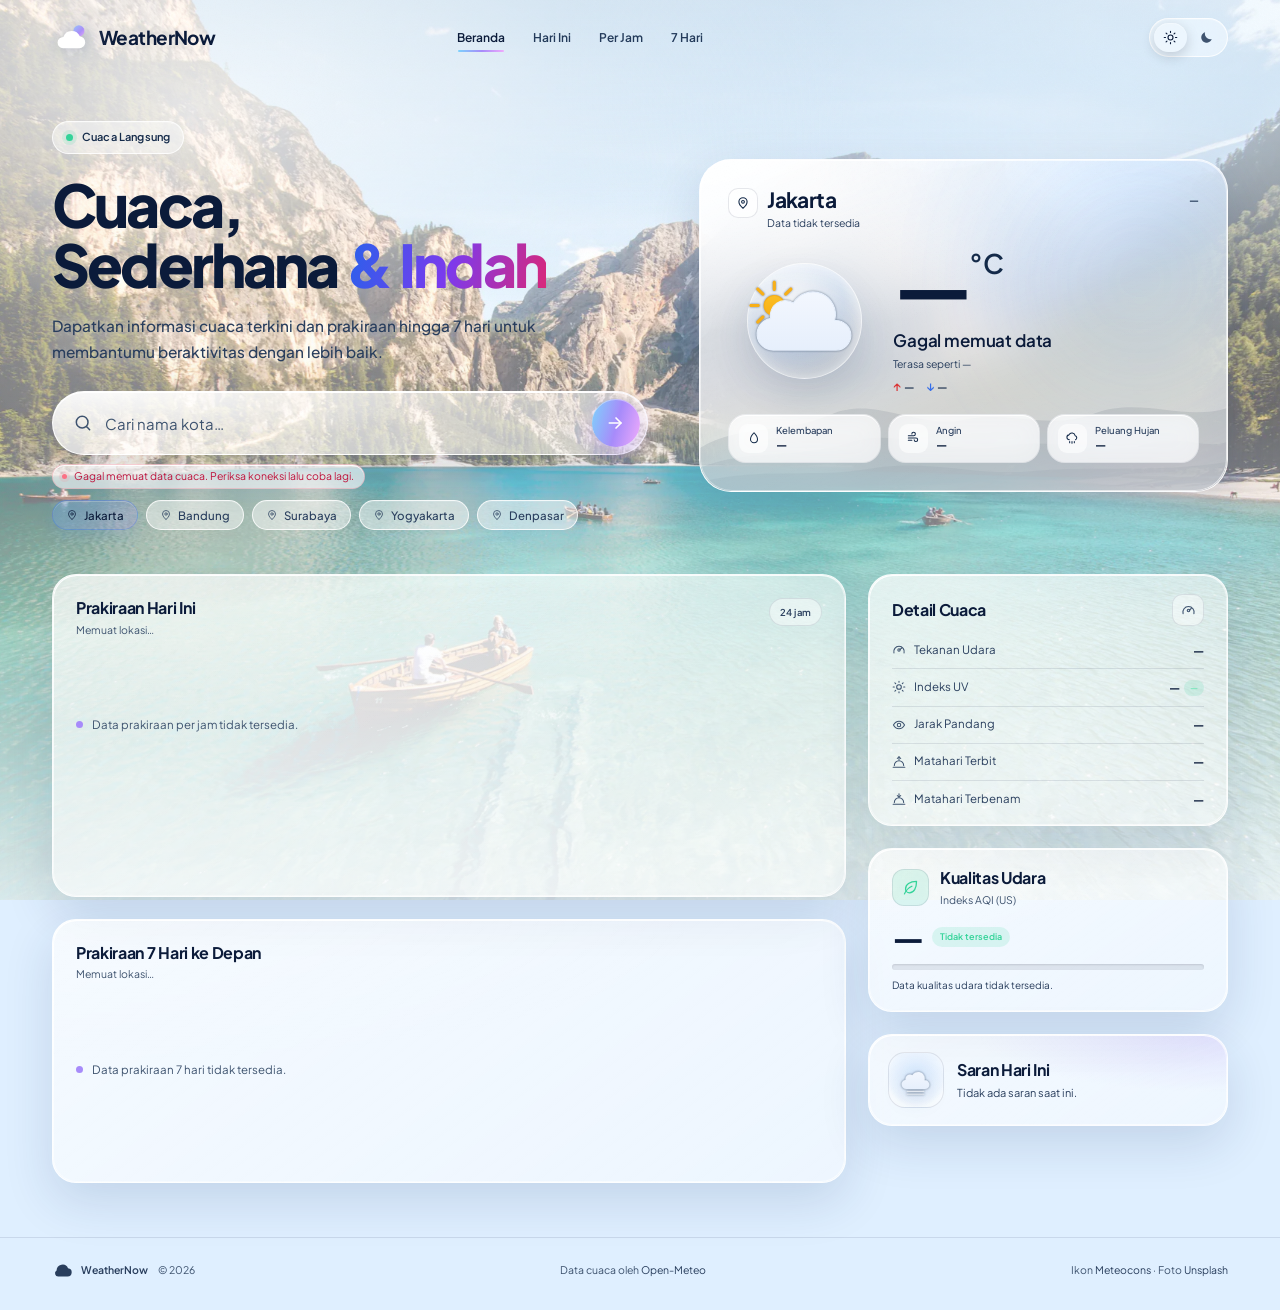
==== index.html @ 87e17e4d "Initial commit: WeatherNow weather dashboard" ====
<!DOCTYPE html>
<html lang="id" data-theme="dark">
<head>
  <meta charset="UTF-8">
  <meta name="viewport" content="width=device-width, initial-scale=1.0">
  <title>WeatherNow — Cuaca, Sederhana &amp; Indah</title>
  <meta name="description" content="Pantau cuaca terkini, prakiraan per jam, dan prakiraan 7 hari untuk kota mana pun bersama WeatherNow.">
  <meta name="theme-color" content="#071226" id="theme-color">
  <link rel="icon" type="image/svg+xml" href="assets/icons/partly-cloudy-day.svg">
  <link rel="preconnect" href="https://fonts.googleapis.com">
  <link rel="preconnect" href="https://fonts.gstatic.com" crossorigin>
  <link href="https://fonts.googleapis.com/css2?family=Plus+Jakarta+Sans:wght@400;500;600;700;800&display=swap" rel="stylesheet">
  <link rel="stylesheet" href="style.css">
  <script>
    (function () {
      try {
        var params = new URLSearchParams(window.location.search);
        var forced = params.get('theme');
        var saved = localStorage.getItem('weathernow:theme');
        var system = window.matchMedia('(prefers-color-scheme: light)').matches ? 'light' : 'dark';
        var theme = (forced === 'light' || forced === 'dark') ? forced : (saved === 'light' || saved === 'dark' ? saved : system);
        document.documentElement.dataset.theme = theme;
        var meta = document.getElementById('theme-color');
        if (meta) meta.setAttribute('content', theme === 'light' ? '#dfefff' : '#071226');
      } catch (error) {
        document.documentElement.dataset.theme = 'dark';
      }
    })();
  </script>
</head>
<body>
  <div class="ambient" aria-hidden="true">
    <div class="ambient__photo ambient__photo--night"></div>
    <div class="ambient__photo ambient__photo--day"></div>
    <div class="ambient__aurora ambient__aurora--a"></div>
    <div class="ambient__aurora ambient__aurora--b"></div>
    <div class="ambient__scrim"></div>
    <div class="ambient__noise"></div>
  </div>

  <div class="loading-bar" aria-hidden="true"></div>

  <header class="site-header" id="top">
    <div class="container header__inner">
      <a class="brand" href="#top" aria-label="WeatherNow — kembali ke atas">
        <span class="brand__mark" aria-hidden="true">
          <svg viewBox="0 0 48 48" fill="none">
            <defs>
              <linearGradient id="brand-sun" x1="26" y1="8" x2="42" y2="24" gradientUnits="userSpaceOnUse">
                <stop stop-color="#93C5FD"></stop>
                <stop offset=".55" stop-color="#A78BFA"></stop>
                <stop offset="1" stop-color="#F0ABFC"></stop>
              </linearGradient>
            </defs>
            <circle cx="34" cy="15" r="7" fill="url(#brand-sun)" opacity=".95"></circle>
            <path d="M14 37h20.4a7.6 7.6 0 0 0 .7-15.16A11.2 11.2 0 0 0 14.36 22.7 7.15 7.15 0 0 0 14 37Z" fill="currentColor"></path>
          </svg>
        </span>
        <span class="brand__name">WeatherNow</span>
      </a>

      <nav class="nav" id="primary-nav" aria-label="Navigasi utama">
        <a class="nav__link is-active" href="#top">Beranda</a>
        <a class="nav__link" href="#current">Hari Ini</a>
        <a class="nav__link" href="#hourly">Per Jam</a>
        <a class="nav__link" href="#daily">7 Hari</a>
      </nav>

      <div class="header__actions">
        <div class="theme-switch" role="group" aria-label="Pilih tema tampilan">
          <button type="button" class="theme-switch__btn" data-theme-value="light" aria-label="Aktifkan mode terang" aria-pressed="false">
            <svg class="icon" viewBox="0 0 24 24" fill="none" stroke="currentColor" stroke-width="1.8" stroke-linecap="round" stroke-linejoin="round" aria-hidden="true">
              <circle cx="12" cy="12" r="4"></circle>
              <path d="M12 2v2M12 20v2M4.93 4.93l1.42 1.42M17.66 17.66l1.41 1.41M2 12h2M20 12h2M4.93 19.07l1.42-1.42M17.66 6.34l1.41-1.41"></path>
            </svg>
          </button>
          <button type="button" class="theme-switch__btn" data-theme-value="dark" aria-label="Aktifkan mode gelap" aria-pressed="true">
            <svg class="icon" viewBox="0 0 24 24" fill="currentColor" aria-hidden="true">
              <path d="M20.3 14.2A8.4 8.4 0 0 1 9.8 3.7 8.5 8.5 0 1 0 20.3 14.2Z"></path>
            </svg>
          </button>
        </div>
        <button type="button" class="menu-toggle" id="menu-toggle" aria-label="Buka menu" aria-expanded="false" aria-controls="primary-nav">
          <span></span>
          <span></span>
          <span></span>
        </button>
      </div>
    </div>
  </header>

  <main>
    <section class="hero container" aria-labelledby="hero-title">
      <div class="hero__content">
        <p class="live-badge"><span class="live-badge__dot" aria-hidden="true"></span> Cuaca Langsung</p>
        <h1 class="hero__title" id="hero-title">Cuaca,<br><span class="hero__title-line">Sederhana <span class="hero__title-accent">&amp; Indah</span></span></h1>
        <p class="hero__text">Dapatkan informasi cuaca terkini dan prakiraan hingga 7 hari untuk membantumu beraktivitas dengan lebih baik.</p>

        <form class="search" id="search-form" role="search" novalidate>
          <svg class="search__icon icon" viewBox="0 0 24 24" fill="none" stroke="currentColor" stroke-width="1.8" stroke-linecap="round" stroke-linejoin="round" aria-hidden="true">
            <circle cx="11" cy="11" r="7"></circle>
            <path d="m20 20-3.5-3.5"></path>
          </svg>
          <label class="sr-only" for="city-input">Cari nama kota</label>
          <input class="search__input" id="city-input" name="city" type="search" placeholder="Cari nama kota…" autocomplete="off" spellcheck="false" aria-describedby="search-status">
          <button class="search__submit" type="submit" aria-label="Cari cuaca kota">
            <svg class="icon" viewBox="0 0 24 24" fill="none" stroke="currentColor" stroke-width="2" stroke-linecap="round" stroke-linejoin="round" aria-hidden="true">
              <path d="M4 12h14"></path>
              <path d="m12 6 6 6-6 6"></path>
            </svg>
          </button>
        </form>
        <p class="search-status" id="search-status" role="status">Menyiapkan data cuaca…</p>

        <div class="chips" aria-label="Kota populer">
          <button type="button" class="chip is-active" data-city="Jakarta">
            <svg class="icon" viewBox="0 0 24 24" fill="none" stroke="currentColor" stroke-width="1.9" stroke-linecap="round" stroke-linejoin="round" aria-hidden="true"><path d="M12 21s7-5.7 7-11a7 7 0 1 0-14 0c0 5.3 7 11 7 11Z"></path><circle cx="12" cy="10" r="2.4"></circle></svg>
            Jakarta
          </button>
          <button type="button" class="chip" data-city="Bandung">
            <svg class="icon" viewBox="0 0 24 24" fill="none" stroke="currentColor" stroke-width="1.9" stroke-linecap="round" stroke-linejoin="round" aria-hidden="true"><path d="M12 21s7-5.7 7-11a7 7 0 1 0-14 0c0 5.3 7 11 7 11Z"></path><circle cx="12" cy="10" r="2.4"></circle></svg>
            Bandung
          </button>
          <button type="button" class="chip" data-city="Surabaya">
            <svg class="icon" viewBox="0 0 24 24" fill="none" stroke="currentColor" stroke-width="1.9" stroke-linecap="round" stroke-linejoin="round" aria-hidden="true"><path d="M12 21s7-5.7 7-11a7 7 0 1 0-14 0c0 5.3 7 11 7 11Z"></path><circle cx="12" cy="10" r="2.4"></circle></svg>
            Surabaya
          </button>
          <button type="button" class="chip" data-city="Yogyakarta">
            <svg class="icon" viewBox="0 0 24 24" fill="none" stroke="currentColor" stroke-width="1.9" stroke-linecap="round" stroke-linejoin="round" aria-hidden="true"><path d="M12 21s7-5.7 7-11a7 7 0 1 0-14 0c0 5.3 7 11 7 11Z"></path><circle cx="12" cy="10" r="2.4"></circle></svg>
            Yogyakarta
          </button>
          <button type="button" class="chip" data-city="Denpasar">
            <svg class="icon" viewBox="0 0 24 24" fill="none" stroke="currentColor" stroke-width="1.9" stroke-linecap="round" stroke-linejoin="round" aria-hidden="true"><path d="M12 21s7-5.7 7-11a7 7 0 1 0-14 0c0 5.3 7 11 7 11Z"></path><circle cx="12" cy="10" r="2.4"></circle></svg>
            Denpasar
          </button>
        </div>
      </div>

      <section class="current glass-card" id="current" aria-labelledby="current-city" aria-busy="true">
        <div class="current__glow" aria-hidden="true"></div>
        <div class="current__head">
          <div class="current__place">
            <span class="current__pin" aria-hidden="true">
              <svg class="icon" viewBox="0 0 24 24" fill="none" stroke="currentColor" stroke-width="1.9" stroke-linecap="round" stroke-linejoin="round"><path d="M12 21s7-5.7 7-11a7 7 0 1 0-14 0c0 5.3 7 11 7 11Z"></path><circle cx="12" cy="10" r="2.4"></circle></svg>
            </span>
            <div>
              <h2 class="current__city" id="current-city">Memuat…</h2>
              <p class="current__region" id="current-region">Menyiapkan data cuaca</p>
            </div>
          </div>
          <time class="current__date" id="current-date">—</time>
        </div>

        <div class="current__main">
          <div class="current__visual" aria-hidden="true">
            <span class="current__orb"></span>
            <img class="current__icon" id="current-icon" src="assets/icons/partly-cloudy-day.svg" alt="" width="150" height="150" fetchpriority="high">
          </div>
          <div class="current__temp-block">
            <p class="current__temp"><span id="current-temp">—</span><span class="current__unit">°C</span></p>
            <p class="current__condition" id="current-condition">Mengambil data cuaca…</p>
            <p class="current__feels">Terasa seperti <span id="current-feels">—</span></p>
            <p class="current__range">
              <span class="current__range-item"><span class="arrow arrow--up" aria-hidden="true">↑</span><span id="current-high">—</span></span>
              <span class="current__range-item"><span class="arrow arrow--down" aria-hidden="true">↓</span><span id="current-low">—</span></span>
            </p>
          </div>
        </div>

        <div class="current__stats">
          <div class="stat">
            <span class="stat__icon" aria-hidden="true">
              <svg class="icon" viewBox="0 0 24 24" fill="none" stroke="currentColor" stroke-width="1.8" stroke-linecap="round" stroke-linejoin="round"><path d="M12 3s6 6.2 6 11a6 6 0 0 1-12 0c0-4.8 6-11 6-11Z"></path></svg>
            </span>
            <span class="stat__body"><span class="stat__label">Kelembapan</span><strong class="stat__value" id="current-humidity">—</strong></span>
          </div>
          <div class="stat">
            <span class="stat__icon" aria-hidden="true">
              <svg class="icon" viewBox="0 0 24 24" fill="none" stroke="currentColor" stroke-width="1.8" stroke-linecap="round" stroke-linejoin="round"><path d="M4 8h9a3 3 0 1 0-3-3"></path><path d="M4 12h13a3 3 0 1 1-3 3"></path><path d="M4 16h6"></path></svg>
            </span>
            <span class="stat__body"><span class="stat__label">Angin</span><strong class="stat__value" id="current-wind">—</strong></span>
          </div>
          <div class="stat">
            <span class="stat__icon" aria-hidden="true">
              <svg class="icon" viewBox="0 0 24 24" fill="none" stroke="currentColor" stroke-width="1.8" stroke-linecap="round" stroke-linejoin="round"><path d="M7.5 15a4.2 4.2 0 0 1-.7-8.34A5.6 5.6 0 0 1 17.4 8.2 3.6 3.6 0 0 1 18 15"></path><path d="M8 18v2M12 18v3M16 18v2"></path></svg>
            </span>
            <span class="stat__body"><span class="stat__label">Peluang Hujan</span><strong class="stat__value" id="current-rain">—</strong></span>
          </div>
        </div>

        <svg class="current__hills" viewBox="0 0 720 180" preserveAspectRatio="none" aria-hidden="true">
          <path d="M0 128C58 98 116 112 178 88C240 64 298 106 362 94C426 82 474 108 540 86C604 66 660 96 720 80V180H0Z" fill="currentColor" opacity=".16"></path>
          <path d="M0 152C66 128 132 142 202 122C272 102 334 138 414 126C494 114 546 140 608 124C660 111 692 130 720 121V180H0Z" fill="currentColor" opacity=".11"></path>
          <path d="M0 169C92 151 154 165 234 153C314 141 376 163 456 156C536 149 614 159 720 145V180H0Z" fill="currentColor" opacity=".08"></path>
        </svg>
      </section>
    </section>

    <section class="dashboard container" aria-label="Ringkasan prakiraan cuaca">
      <div class="dashboard__main">
        <section class="panel glass-card hourly" id="hourly" aria-labelledby="hourly-title" aria-busy="true">
          <div class="panel__head">
            <div>
              <h2 class="panel__title" id="hourly-title">Prakiraan Hari Ini</h2>
              <p class="panel__sub" id="hourly-sub">Memuat lokasi…</p>
            </div>
            <span class="panel__badge">24 jam</span>
          </div>
          <p class="panel__placeholder" id="hourly-placeholder">Memuat prakiraan per jam…</p>
          <div class="hourly__scroller" id="hourly-scroller" tabindex="0" aria-label="Prakiraan cuaca per jam. Geser ke samping untuk melihat jam berikutnya.">
            <div class="hourly__track" id="hourly-track">
              <div class="hourly__items" id="hourly-items"></div>
              <svg class="hourly__chart" id="hourly-chart" viewBox="0 0 800 64" preserveAspectRatio="none" aria-hidden="true"></svg>
            </div>
          </div>
        </section>

        <section class="panel glass-card daily" id="daily" aria-labelledby="daily-title" aria-busy="true">
          <div class="panel__head">
            <div>
              <h2 class="panel__title" id="daily-title">Prakiraan 7 Hari ke Depan</h2>
              <p class="panel__sub" id="daily-sub">Memuat lokasi…</p>
            </div>
          </div>
          <p class="panel__placeholder" id="daily-placeholder">Memuat prakiraan 7 hari…</p>
          <div class="daily__scroller" id="daily-scroller" aria-label="Prakiraan cuaca tujuh hari">
            <div class="daily__grid" id="daily-grid"></div>
          </div>
        </section>
      </div>

      <aside class="dashboard__side" aria-label="Detail dan saran cuaca">
        <section class="panel glass-card details" aria-labelledby="details-title">
          <div class="panel__head panel__head--compact">
            <h2 class="panel__title" id="details-title">Detail Cuaca</h2>
            <span class="panel__badge panel__badge--icon" aria-hidden="true">
              <svg class="icon" viewBox="0 0 24 24" fill="none" stroke="currentColor" stroke-width="1.8" stroke-linecap="round" stroke-linejoin="round"><path d="M3.3 17a9 9 0 1 1 17.4 0"></path><path d="M12 14a2 2 0 1 0 0-4 2 2 0 0 0 0 4Z"></path><path d="m13.4 11.6 3.1-3.1"></path></svg>
            </span>
          </div>
          <ul class="details__list">
            <li class="details__row">
              <span class="details__label">
                <svg class="icon" viewBox="0 0 24 24" fill="none" stroke="currentColor" stroke-width="1.8" stroke-linecap="round" stroke-linejoin="round" aria-hidden="true"><path d="M3.3 17a9 9 0 1 1 17.4 0"></path><path d="M12 14a2 2 0 1 0 0-4 2 2 0 0 0 0 4Z"></path><path d="m13.4 11.6 3.1-3.1"></path></svg>
                Tekanan Udara
              </span>
              <strong class="details__value" id="detail-pressure">—</strong>
            </li>
            <li class="details__row">
              <span class="details__label">
                <svg class="icon" viewBox="0 0 24 24" fill="none" stroke="currentColor" stroke-width="1.8" stroke-linecap="round" stroke-linejoin="round" aria-hidden="true"><circle cx="12" cy="12" r="4"></circle><path d="M12 2v2M12 20v2M4.93 4.93l1.42 1.42M17.66 17.66l1.41 1.41M2 12h2M20 12h2M4.93 19.07l1.42-1.42M17.66 6.34l1.41-1.41"></path></svg>
                Indeks UV
              </span>
              <strong class="details__value"><span id="detail-uv">—</span> <span class="uv-badge" id="detail-uv-badge">—</span></strong>
            </li>
            <li class="details__row">
              <span class="details__label">
                <svg class="icon" viewBox="0 0 24 24" fill="none" stroke="currentColor" stroke-width="1.8" stroke-linecap="round" stroke-linejoin="round" aria-hidden="true"><path d="M2.5 12S6 5.5 12 5.5 21.5 12 21.5 12 18 18.5 12 18.5 2.5 12 2.5 12Z"></path><circle cx="12" cy="12" r="3"></circle></svg>
                Jarak Pandang
              </span>
              <strong class="details__value" id="detail-visibility">—</strong>
            </li>
            <li class="details__row">
              <span class="details__label">
                <svg class="icon" viewBox="0 0 24 24" fill="none" stroke="currentColor" stroke-width="1.8" stroke-linecap="round" stroke-linejoin="round" aria-hidden="true"><path d="M12 3v5"></path><path d="m9 6 3-3 3 3"></path><path d="M4 18a8 8 0 0 1 16 0"></path><path d="M2 21h20"></path></svg>
                Matahari Terbit
              </span>
              <strong class="details__value" id="detail-sunrise">—</strong>
            </li>
            <li class="details__row">
              <span class="details__label">
                <svg class="icon" viewBox="0 0 24 24" fill="none" stroke="currentColor" stroke-width="1.8" stroke-linecap="round" stroke-linejoin="round" aria-hidden="true"><path d="M12 8V3"></path><path d="m9 6 3 3 3-3"></path><path d="M4 18a8 8 0 0 1 16 0"></path><path d="M2 21h20"></path></svg>
                Matahari Terbenam
              </span>
              <strong class="details__value" id="detail-sunset">—</strong>
            </li>
          </ul>
        </section>

        <section class="panel glass-card aqi" id="aqi-card" aria-labelledby="aqi-title" aria-busy="true">
          <div class="aqi__head">
            <span class="aqi__icon" aria-hidden="true">
              <svg class="icon" viewBox="0 0 24 24" fill="none" stroke="currentColor" stroke-width="1.8" stroke-linecap="round" stroke-linejoin="round"><path d="M20.5 3.5C11 3.5 5 7.6 5 14a5.5 5.5 0 0 0 5.5 5.5c6.4 0 10-6.5 10-16Z"></path><path d="M3.5 21c2.2-5.2 5.8-8.8 10.5-10.8"></path></svg>
            </span>
            <div>
              <h2 class="panel__title" id="aqi-title">Kualitas Udara</h2>
              <p class="panel__sub">Indeks AQI (US)</p>
            </div>
          </div>
          <div class="aqi__value">
            <strong class="aqi__number" id="aqi-value">—</strong>
            <span class="aqi__label" id="aqi-label">Memuat…</span>
          </div>
          <div class="aqi__bar" aria-hidden="true"><span class="aqi__fill" id="aqi-fill"></span></div>
          <p class="aqi__note" id="aqi-note">Mengambil data kualitas udara…</p>
        </section>

        <section class="panel glass-card tip" aria-labelledby="tip-title">
          <div class="tip__visual" aria-hidden="true">
            <img id="tip-icon" src="assets/icons/umbrella.svg" alt="" width="46" height="46">
          </div>
          <div class="tip__body">
            <h2 class="panel__title" id="tip-title">Saran Hari Ini</h2>
            <p class="tip__text" id="tip-text">Menyiapkan saran untukmu…</p>
          </div>
        </section>
      </aside>
    </section>

    <noscript>
      <div class="container">
        <p class="noscript">Aktifkan JavaScript untuk melihat data cuaca terkini dari Open-Meteo.</p>
      </div>
    </noscript>
  </main>

  <footer class="site-footer">
    <div class="container footer__inner">
      <p class="footer__brand">
        <svg viewBox="0 0 24 24" fill="currentColor" aria-hidden="true"><path d="M7 19h10a4.5 4.5 0 0 0 .5-8.97A6.5 6.5 0 0 0 5 12.5 3.5 3.5 0 0 0 7 19Z"></path></svg>
        WeatherNow <span class="footer__copy">© <span id="current-year">2026</span></span>
      </p>
      <p>Data cuaca oleh <a href="https://open-meteo.com/" target="_blank" rel="noopener noreferrer">Open-Meteo</a></p>
      <p>Ikon <a href="https://meteocons.com/" target="_blank" rel="noopener noreferrer">Meteocons</a> · Foto <a href="https://unsplash.com/" target="_blank" rel="noopener noreferrer">Unsplash</a></p>
    </div>
  </footer>

  <script src="script.js" defer></script>
</body>
</html>
---- style.css ----
/* =========================================================
   WeatherNow — liquid glass weather dashboard
   ========================================================= */

*, *::before, *::after { box-sizing: border-box; }
* { margin: 0; }

:root {
  color-scheme: dark;

  --font: "Plus Jakarta Sans", system-ui, -apple-system, "Segoe UI", Roboto, Helvetica, Arial, sans-serif;

  --text: #f7faff;
  --muted: #c6d3e7;
  --muted-strong: #e2ebf9;
  --muted-dim: #a1b2ca;

  --accent-1: #7dd3fc;
  --accent-2: #a78bfa;
  --accent-3: #f0abfc;
  --accent-solid: #8b8cf8;
  --gradient: linear-gradient(105deg, var(--accent-1), var(--accent-2) 52%, var(--accent-3));

  --glass: rgba(255, 255, 255, 0.08);
  --glass-1: rgba(255, 255, 255, 0.07);
  --glass-2: rgba(255, 255, 255, 0.12);
  --glass-3: rgba(255, 255, 255, 0.16);
  --border: rgba(255, 255, 255, 0.19);
  --border-strong: rgba(255, 255, 255, 0.32);
  --border-soft: rgba(255, 255, 255, 0.10);

  --shadow-lg: 0 30px 80px rgba(2, 8, 23, 0.38);
  --shadow-md: 0 18px 50px rgba(2, 8, 23, 0.28);
  --shadow-sm: 0 10px 30px rgba(2, 8, 23, 0.20);

  --radius-xl: 32px;
  --radius-lg: 24px;
  --radius-md: 18px;
  --radius-sm: 14px;
  --blur: 24px;

  --container: 1240px;
  --header-height: 84px;
  --ease: cubic-bezier(0.22, 0.61, 0.36, 1);

  --aqi-color: #34d399;
  --aqi-tint: rgba(52, 211, 153, 0.14);
}

[data-theme="light"] {
  color-scheme: light;

  --text: #0b1b3a;
  --muted: #293e5d;
  --muted-strong: #142a49;
  --muted-dim: #3e536f;

  --glass: rgba(255, 255, 255, 0.54);
  --glass-1: rgba(255, 255, 255, 0.46);
  --glass-2: rgba(255, 255, 255, 0.66);
  --glass-3: rgba(255, 255, 255, 0.78);
  --border: rgba(255, 255, 255, 0.82);
  --border-strong: rgba(255, 255, 255, 0.98);
  --border-soft: rgba(11, 27, 58, 0.10);

  --shadow-lg: 0 30px 80px rgba(21, 51, 99, 0.18);
  --shadow-md: 0 18px 50px rgba(21, 51, 99, 0.14);
  --shadow-sm: 0 10px 30px rgba(21, 51, 99, 0.10);
}

html {
  scroll-behavior: smooth;
  scroll-padding-top: 100px;
  -webkit-text-size-adjust: 100%;
}

body {
  min-height: 100vh;
  font-family: var(--font);
  font-size: 16px;
  line-height: 1.5;
  color: var(--text);
  background: #050b18;
  overflow-x: hidden;
  -webkit-font-smoothing: antialiased;
  text-rendering: optimizeLegibility;
}

[data-theme="light"] body { background: #dfefff; }

body.is-loading { cursor: progress; }

img, svg { display: block; max-width: 100%; }
button, input { font: inherit; color: inherit; }
button {
  padding: 0;
  border: 0;
  background: none;
  cursor: pointer;
  -webkit-tap-highlight-color: transparent;
}
a { color: inherit; text-decoration: none; }
ul, ol { padding: 0; list-style: none; }
strong { font-weight: 700; }
[hidden] { display: none !important; }

::selection {
  color: #fff;
  background: rgba(167, 139, 250, 0.55);
}

:focus-visible {
  outline: 2px solid rgba(147, 197, 253, 0.9);
  outline-offset: 3px;
  border-radius: 8px;
}

/* Scrollbar */
::-webkit-scrollbar { width: 10px; }
::-webkit-scrollbar-track { background: transparent; }
::-webkit-scrollbar-thumb {
  border: 3px solid transparent;
  border-radius: 999px;
  background: rgba(255, 255, 255, 0.20);
  background-clip: content-box;
}
[data-theme="light"] ::-webkit-scrollbar-thumb {
  background: rgba(11, 27, 58, 0.20);
  background-clip: content-box;
}

.container {
  width: 100%;
  max-width: var(--container);
  margin-inline: auto;
  padding-inline: clamp(18px, 3.2vw, 32px);
}

.sr-only {
  position: absolute;
  width: 1px;
  height: 1px;
  padding: 0;
  margin: -1px;
  overflow: hidden;
  clip: rect(0, 0, 0, 0);
  white-space: nowrap;
  border: 0;
}

.icon {
  width: 18px;
  height: 18px;
  flex: none;
}

/* =========================================================
   Ambient background
   ========================================================= */

.ambient {
  position: fixed;
  inset: 0;
  z-index: 0;
  overflow: hidden;
  background: #040b19;
  pointer-events: none;
}

.ambient__photo {
  position: absolute;
  inset: -2%;
  background-position: center;
  background-size: cover;
  transition: opacity 0.75s var(--ease), transform 1.4s var(--ease);
  will-change: opacity;
}

.ambient__photo--night {
  background-image: url("assets/bg-night.webp");
  opacity: 1;
  transform: scale(1.02);
}

.ambient__photo--day {
  background-image: url("assets/bg-day.webp");
  opacity: 0;
  transform: scale(1.06);
}

[data-theme="light"] .ambient__photo--night { opacity: 0; }
[data-theme="light"] .ambient__photo--day {
  opacity: 1;
  transform: scale(1.02);
}

.ambient__scrim {
  position: absolute;
  inset: 0;
  background:
    radial-gradient(85% 65% at 12% 18%, rgba(37, 99, 235, 0.24), transparent 62%),
    radial-gradient(65% 55% at 88% 8%, rgba(168, 85, 247, 0.22), transparent 62%),
    linear-gradient(180deg, rgba(3, 9, 22, 0.58) 0%, rgba(3, 9, 22, 0.16) 32%, rgba(3, 9, 22, 0.42) 62%, rgba(3, 9, 22, 0.84) 100%);
  transition: background 0.6s var(--ease);
}

[data-theme="light"] .ambient__scrim {
  background:
    radial-gradient(80% 70% at 15% 12%, rgba(255, 255, 255, 0.78), transparent 64%),
    radial-gradient(70% 60% at 88% 8%, rgba(226, 243, 255, 0.62), transparent 64%),
    linear-gradient(180deg, rgba(255, 255, 255, 0.58) 0%, rgba(255, 255, 255, 0.20) 34%, rgba(248, 251, 255, 0.56) 70%, rgba(245, 250, 255, 0.88) 100%);
}

.ambient__aurora {
  position: absolute;
  border-radius: 50%;
  filter: blur(90px);
  opacity: 0.46;
  mix-blend-mode: screen;
  animation: drift 24s ease-in-out infinite alternate;
}

.ambient__aurora--a {
  top: -16vw;
  left: -12vw;
  width: 48vw;
  height: 48vw;
  background: radial-gradient(circle, rgba(59, 130, 246, 0.48), transparent 66%);
}

.ambient__aurora--b {
  top: 18vh;
  right: -14vw;
  width: 44vw;
  height: 44vw;
  background: radial-gradient(circle, rgba(192, 132, 252, 0.42), transparent 66%);
  animation-delay: -9s;
}

[data-theme="light"] .ambient__aurora {
  opacity: 0.22;
  mix-blend-mode: soft-light;
}

.ambient__noise {
  position: absolute;
  inset: 0;
  opacity: 0.035;
  background-image: url("data:image/svg+xml,%3Csvg xmlns='http://www.w3.org/2000/svg' width='160' height='160' viewBox='0 0 160 160'%3E%3Cfilter id='n'%3E%3CfeTurbulence type='fractalNoise' baseFrequency='0.85' numOctaves='3' stitchTiles='stitch'/%3E%3C/filter%3E%3Crect width='160' height='160' filter='url(%23n)' opacity='0.55'/%3E%3C/svg%3E");
  background-size: 160px 160px;
}

/* =========================================================
   Shared glass
   ========================================================= */

.glass-card {
  position: relative;
  isolation: isolate;
  border: 1px solid var(--border);
  border-radius: var(--radius-xl);
  background:
    radial-gradient(130% 95% at 8% 0%, rgba(255, 255, 255, 0.17), transparent 56%),
    linear-gradient(145deg, var(--glass-2), var(--glass-1));
  box-shadow: var(--shadow-md), inset 0 1px 0 rgba(255, 255, 255, 0.22);
  backdrop-filter: blur(var(--blur)) saturate(150%);
  -webkit-backdrop-filter: blur(var(--blur)) saturate(150%);
}

[data-theme="light"] .glass-card {
  box-shadow: var(--shadow-md), inset 0 1px 0 rgba(255, 255, 255, 0.72);
}

.glass-card::before {
  content: "";
  position: absolute;
  inset: 0;
  z-index: 4;
  padding: 1px;
  border-radius: inherit;
  background: linear-gradient(140deg, rgba(255, 255, 255, 0.62), rgba(255, 255, 255, 0.09) 34%, rgba(255, 255, 255, 0.04) 62%, rgba(255, 255, 255, 0.36));
  -webkit-mask: linear-gradient(#000 0 0) content-box, linear-gradient(#000 0 0);
  -webkit-mask-composite: xor;
  mask-composite: exclude;
  pointer-events: none;
}

[data-theme="light"] .glass-card::before {
  background: linear-gradient(140deg, rgba(255, 255, 255, 0.98), rgba(255, 255, 255, 0.38) 38%, rgba(255, 255, 255, 0.64));
}

.panel {
  padding: clamp(18px, 2vw, 23px);
  border-radius: var(--radius-lg);
}

.panel__head {
  display: flex;
  align-items: flex-start;
  justify-content: space-between;
  gap: 16px;
}

.panel__head--compact { align-items: center; }

.panel__title {
  font-size: 16px;
  font-weight: 700;
  letter-spacing: -0.02em;
  line-height: 1.3;
}

.panel__sub {
  margin-top: 3px;
  overflow: hidden;
  font-size: 10.5px;
  color: var(--muted-dim);
  text-overflow: ellipsis;
  white-space: nowrap;
}

.panel__badge {
  display: inline-flex;
  flex: none;
  align-items: center;
  justify-content: center;
  padding: 6px 10px;
  border: 1px solid var(--border-soft);
  border-radius: 999px;
  background: var(--glass-1);
  color: var(--muted);
  font-size: 9.5px;
  font-weight: 600;
  letter-spacing: 0.02em;
}

.panel__badge--icon {
  width: 32px;
  height: 32px;
  padding: 0;
  border-radius: 10px;
}

.panel__badge--icon .icon {
  width: 15px;
  height: 15px;
  color: var(--muted-dim);
}

.panel__placeholder {
  display: flex;
  align-items: center;
  gap: 9px;
  min-height: 150px;
  margin-top: 12px;
  font-size: 11.5px;
  color: var(--muted-dim);
}

.panel__placeholder::before {
  content: "";
  width: 7px;
  height: 7px;
  flex: none;
  border-radius: 50%;
  background: var(--accent-2);
  animation: pulse 1.8s ease-in-out infinite;
}

/* =========================================================
   Header
   ========================================================= */

.site-header {
  position: sticky;
  top: 0;
  z-index: 50;
  padding: 18px 0;
  border-bottom: 1px solid transparent;
  text-shadow: 0 2px 18px rgba(2, 8, 23, 0.24);
  transition: padding 0.35s var(--ease), background 0.35s var(--ease), border-color 0.35s var(--ease), box-shadow 0.35s var(--ease);
}

.site-header.is-scrolled {
  padding: 9px 0;
  border-bottom-color: rgba(255, 255, 255, 0.10);
  background: rgba(4, 11, 26, 0.53);
  box-shadow: 0 14px 44px rgba(2, 8, 23, 0.18);
  backdrop-filter: blur(20px) saturate(145%);
  -webkit-backdrop-filter: blur(20px) saturate(145%);
}

[data-theme="light"] .site-header {
  text-shadow: none;
}

[data-theme="light"] .site-header.is-scrolled {
  border-bottom-color: rgba(11, 27, 58, 0.08);
  background: rgba(255, 255, 255, 0.63);
  box-shadow: 0 14px 44px rgba(21, 51, 99, 0.08);
}

.header__inner {
  display: flex;
  align-items: center;
  gap: 24px;
}

.brand {
  display: inline-flex;
  flex: none;
  align-items: center;
  gap: 9px;
  color: var(--text);
  font-size: 19px;
  font-weight: 700;
  letter-spacing: -0.03em;
}

.brand__mark {
  display: grid;
  width: 38px;
  height: 38px;
  place-items: center;
  color: #fff;
  filter: drop-shadow(0 7px 20px rgba(96, 165, 250, 0.38));
}

[data-theme="light"] .brand__mark {
  color: #fff;
  filter: drop-shadow(0 5px 16px rgba(255, 255, 255, 0.78)) drop-shadow(0 2px 7px rgba(21, 51, 99, 0.32));
}

.brand__mark svg { width: 100%; height: 100%; }

.nav {
  display: flex;
  align-items: center;
  gap: 4px;
  margin-inline: auto;
}

.nav__link {
  position: relative;
  padding: 8px 12px;
  border-radius: 999px;
  color: var(--muted);
  font-size: 12px;
  font-weight: 500;
  transition: color 0.2s var(--ease), background 0.2s var(--ease);
}

.nav__link::after {
  content: "";
  position: absolute;
  right: 13px;
  bottom: 3px;
  left: 13px;
  height: 1.5px;
  border-radius: 99px;
  background: var(--gradient);
  opacity: 0;
  transform: scaleX(0.5);
  transition: opacity 0.25s var(--ease), transform 0.25s var(--ease);
}

.nav__link:hover { color: var(--text); background: rgba(255, 255, 255, 0.07); }

[data-theme="light"] .nav__link {
  color: #233a5a;
  font-weight: 600;
}

[data-theme="light"] .nav__link:hover { background: rgba(255, 255, 255, 0.42); }

.nav__link.is-active { color: var(--text); }
.nav__link.is-active::after { opacity: 1; transform: scaleX(1); }

.header__actions {
  display: flex;
  flex: none;
  align-items: center;
  gap: 9px;
  margin-left: auto;
}

.theme-switch {
  display: flex;
  gap: 3px;
  padding: 4px;
  border: 1px solid var(--border);
  border-radius: 999px;
  background: var(--glass-1);
  box-shadow: inset 0 1px 0 rgba(255, 255, 255, 0.20);
  backdrop-filter: blur(18px) saturate(150%);
  -webkit-backdrop-filter: blur(18px) saturate(150%);
}

.theme-switch__btn {
  display: grid;
  width: 33px;
  height: 29px;
  place-items: center;
  border-radius: 999px;
  color: var(--muted-dim);
  transition: color 0.2s var(--ease), background 0.2s var(--ease), box-shadow 0.2s var(--ease);
}

.theme-switch__btn .icon { width: 15px; height: 15px; }
.theme-switch__btn:hover { color: var(--text); }

html[data-theme="dark"] .theme-switch__btn[data-theme-value="dark"],
html[data-theme="light"] .theme-switch__btn[data-theme-value="light"] {
  background: rgba(255, 255, 255, 0.23);
  color: var(--text);
  box-shadow: 0 4px 13px rgba(2, 8, 23, 0.18), inset 0 1px 0 rgba(255, 255, 255, 0.34);
}

[data-theme="light"] .theme-switch__btn[data-theme-value="light"] {
  background: #fff;
  color: #0b1b3a;
  box-shadow: 0 4px 13px rgba(21, 51, 99, 0.12);
}

.menu-toggle {
  display: none;
  width: 40px;
  height: 40px;
  place-items: center;
  border: 1px solid var(--border);
  border-radius: 12px;
  background: var(--glass-1);
  backdrop-filter: blur(18px) saturate(150%);
  -webkit-backdrop-filter: blur(18px) saturate(150%);
}

.menu-toggle span {
  display: block;
  width: 17px;
  height: 1.6px;
  border-radius: 99px;
  background: currentColor;
  transition: transform 0.25s var(--ease), opacity 0.2s var(--ease);
}

.menu-toggle span + span { margin-top: 4px; }

.menu-toggle[aria-expanded="true"] span:nth-child(1) { transform: translateY(5.6px) rotate(45deg); }
.menu-toggle[aria-expanded="true"] span:nth-child(2) { opacity: 0; }
.menu-toggle[aria-expanded="true"] span:nth-child(3) { transform: translateY(-5.6px) rotate(-45deg); }

/* =========================================================
   Hero
   ========================================================= */

main {
  position: relative;
  z-index: 1;
}

.hero {
  display: grid;
  grid-template-columns: minmax(0, 1.06fr) minmax(0, 0.94fr);
  gap: clamp(28px, 4vw, 58px);
  align-items: center;
  padding-top: clamp(30px, 5vh, 58px);
  padding-bottom: clamp(26px, 4vw, 44px);
}

.hero__content {
  width: 100%;
  min-width: 0;
  max-width: 620px;
  animation: rise 0.9s var(--ease) both;
}

.live-badge {
  display: inline-flex;
  align-items: center;
  gap: 9px;
  padding: 7px 13px;
  border: 1px solid var(--border);
  border-radius: 999px;
  background: var(--glass-1);
  color: var(--muted-strong);
  font-size: 11px;
  font-weight: 600;
  letter-spacing: 0.015em;
  box-shadow: inset 0 1px 0 rgba(255, 255, 255, 0.14);
  backdrop-filter: blur(16px) saturate(150%);
  -webkit-backdrop-filter: blur(16px) saturate(150%);
}

.live-badge__dot {
  width: 7px;
  height: 7px;
  border-radius: 50%;
  background: #34d399;
  box-shadow: 0 0 0 4px rgba(52, 211, 153, 0.14);
  animation: pulse 2.4s ease-in-out infinite;
}

.hero__title {
  margin-top: 20px;
  font-size: clamp(42px, 4.6vw, 64px);
  font-weight: 800;
  letter-spacing: -0.048em;
  line-height: 1.03;
  text-shadow: 0 5px 34px rgba(2, 8, 23, 0.30);
  text-wrap: balance;
}

.hero__title-line { display: inline; }

.hero__title-accent {
  position: relative;
  color: #c4b5fd;
}

@supports ((-webkit-background-clip: text) or (background-clip: text)) {
  .hero__title-accent {
    background: var(--gradient);
    -webkit-background-clip: text;
    background-clip: text;
    color: transparent;
    -webkit-text-fill-color: transparent;
  }
}

[data-theme="light"] .hero__title {
  text-shadow: none;
}

[data-theme="light"] .hero__title-accent {
  background: linear-gradient(105deg, #2563eb, #7c3aed 52%, #db2777);
  -webkit-background-clip: text;
  background-clip: text;
  color: transparent;
  -webkit-text-fill-color: transparent;
}

.hero__text {
  max-width: 48ch;
  margin-top: 18px;
  color: var(--muted);
  font-size: clamp(13.5px, 1.2vw, 16px);
  font-weight: 500;
  line-height: 1.68;
  text-shadow: 0 2px 20px rgba(2, 8, 23, 0.24);
}

[data-theme="light"] .hero__text {
  text-shadow: 0 1px 16px rgba(255, 255, 255, 0.82);
}

/* Search */

.search {
  display: flex;
  align-items: center;
  gap: 10px;
  min-height: 62px;
  margin-top: 27px;
  padding: 7px 7px 7px 20px;
  border: 1px solid var(--border-strong);
  border-radius: 999px;
  background:
    radial-gradient(120% 160% at 10% 0%, rgba(255, 255, 255, 0.18), transparent 48%),
    linear-gradient(135deg, rgba(255, 255, 255, 0.16), rgba(255, 255, 255, 0.07));
  box-shadow: 0 18px 50px rgba(2, 8, 23, 0.24), inset 0 1px 0 rgba(255, 255, 255, 0.27);
  backdrop-filter: blur(22px) saturate(155%);
  -webkit-backdrop-filter: blur(22px) saturate(155%);
  transition: border-color 0.25s var(--ease), box-shadow 0.25s var(--ease), transform 0.25s var(--ease);
}

[data-theme="light"] .search {
  background:
    radial-gradient(120% 160% at 10% 0%, rgba(255, 255, 255, 0.82), transparent 52%),
    linear-gradient(135deg, rgba(255, 255, 255, 0.74), rgba(255, 255, 255, 0.48));
  border-color: rgba(255, 255, 255, 0.94);
  box-shadow: 0 18px 50px rgba(21, 51, 99, 0.14), inset 0 1px 0 #fff;
}

.search:focus-within {
  border-color: rgba(147, 197, 253, 0.72);
  box-shadow: 0 18px 60px rgba(2, 8, 23, 0.30), 0 0 0 4px rgba(96, 165, 250, 0.14), inset 0 1px 0 rgba(255, 255, 255, 0.30);
}

[data-theme="light"] .search:focus-within {
  border-color: rgba(37, 99, 235, 0.38);
  box-shadow: 0 18px 50px rgba(21, 51, 99, 0.16), 0 0 0 4px rgba(37, 99, 235, 0.13), inset 0 1px 0 #fff;
}

.search__icon {
  width: 20px;
  height: 20px;
  color: var(--muted-dim);
}

.search__input {
  flex: 1;
  min-width: 0;
  height: 46px;
  border: 0;
  outline: 0;
  background: transparent;
  color: var(--text);
  font-size: 15px;
  font-weight: 500;
  caret-color: var(--text);
}

.search__input::placeholder {
  color: var(--muted-dim);
  font-weight: 400;
}

.search__input::-webkit-search-cancel-button { display: none; }

.search__submit {
  display: grid;
  flex: none;
  width: 48px;
  height: 48px;
  place-items: center;
  border-radius: 50%;
  background: var(--gradient);
  color: #fff;
  box-shadow: 0 8px 24px rgba(139, 92, 246, 0.38), inset 0 1px 0 rgba(255, 255, 255, 0.38);
  transition: transform 0.25s var(--ease), box-shadow 0.25s var(--ease), opacity 0.2s var(--ease);
}

.search__submit .icon { width: 20px; height: 20px; }
.search__submit:hover { transform: scale(1.055); box-shadow: 0 10px 30px rgba(139, 92, 246, 0.48), inset 0 1px 0 rgba(255, 255, 255, 0.4); }
.search__submit:active { transform: scale(0.97); }
.search__submit:disabled { cursor: wait; opacity: 0.88; }
.search__submit.is-loading { pointer-events: none; }
.search__submit.is-loading .icon { display: none; }

.search__submit.is-loading::after {
  content: "";
  width: 18px;
  height: 18px;
  border: 2px solid rgba(255, 255, 255, 0.38);
  border-top-color: #fff;
  border-radius: 50%;
  animation: spin 0.7s linear infinite;
}

.search-status {
  display: inline-flex;
  width: fit-content;
  max-width: 100%;
  min-height: 24px;
  align-items: center;
  gap: 7px;
  margin-top: 9px;
  padding: 4px 10px 4px 9px;
  border: 1px solid var(--border-soft);
  border-radius: 999px;
  background: var(--glass-1);
  color: var(--muted);
  font-size: 10.5px;
  line-height: 1.4;
  overflow-wrap: anywhere;
  box-shadow: inset 0 1px 0 rgba(255, 255, 255, 0.08);
  backdrop-filter: blur(12px) saturate(140%);
  -webkit-backdrop-filter: blur(12px) saturate(140%);
  transition: color 0.2s var(--ease), background 0.25s var(--ease), border-color 0.25s var(--ease);
}

.search-status::before {
  content: "";
  width: 5px;
  height: 5px;
  flex: none;
  border-radius: 50%;
  background: var(--accent-1);
  box-shadow: 0 0 0 3px rgba(125, 211, 252, 0.12);
}

[data-theme="light"] .search-status {
  background: rgba(255, 255, 255, 0.62);
  border-color: rgba(11, 27, 58, 0.08);
  box-shadow: inset 0 1px 0 rgba(255, 255, 255, 0.9);
}

.search-status.is-error { color: #fecdd3; border-color: rgba(251, 113, 133, 0.28); }
.search-status.is-error::before { background: #fb7185; box-shadow: 0 0 0 3px rgba(251, 113, 133, 0.13); }
[data-theme="light"] .search-status.is-error { color: #be123c; }

/* City chips */

.chips {
  display: flex;
  flex-wrap: wrap;
  gap: 8px;
  margin-top: 11px;
}

.chip {
  display: inline-flex;
  align-items: center;
  gap: 6px;
  padding: 8px 13px;
  border: 1px solid var(--border);
  border-radius: 999px;
  background: var(--glass-1);
  color: var(--muted);
  font-size: 11.5px;
  font-weight: 500;
  line-height: 1;
  white-space: nowrap;
  box-shadow: inset 0 1px 0 rgba(255, 255, 255, 0.10);
  backdrop-filter: blur(14px) saturate(150%);
  -webkit-backdrop-filter: blur(14px) saturate(150%);
  transition: transform 0.2s var(--ease), border-color 0.2s var(--ease), background 0.2s var(--ease), color 0.2s var(--ease);
}

.chip .icon { width: 12px; height: 12px; opacity: 0.78; }

.chip:hover {
  color: var(--text);
  border-color: var(--border-strong);
  transform: translateY(-1px);
}

.chip.is-active {
  border-color: rgba(147, 197, 253, 0.57);
  background: linear-gradient(135deg, rgba(96, 165, 250, 0.24), rgba(167, 139, 250, 0.17));
  color: var(--text);
  box-shadow: inset 0 1px 0 rgba(255, 255, 255, 0.20), 0 6px 18px rgba(37, 99, 235, 0.12);
}

[data-theme="light"] .chip.is-active {
  border-color: rgba(37, 99, 235, 0.27);
  background: linear-gradient(135deg, rgba(96, 165, 250, 0.30), rgba(167, 139, 250, 0.22));
  color: #0b1b3a;
}

/* =========================================================
   Current weather card
   ========================================================= */

.current {
  --weather-tint: rgba(96, 165, 250, 0.18);

  width: 100%;
  min-width: 0;
  padding: clamp(20px, 2.35vw, 28px);
  overflow: hidden;
  border-radius: var(--radius-xl);
  background:
    linear-gradient(160deg, rgba(5, 13, 30, 0.34), rgba(5, 13, 30, 0.11) 52%, rgba(5, 13, 30, 0.30)),
    radial-gradient(110% 90% at 88% 0%, var(--weather-tint), transparent 58%),
    radial-gradient(130% 95% at 8% 0%, rgba(255, 255, 255, 0.15), transparent 56%),
    linear-gradient(145deg, var(--glass-2), var(--glass-1));
  animation: rise 1s 0.1s var(--ease) both;
}

[data-theme="light"] .current {
  background:
    linear-gradient(160deg, rgba(255, 255, 255, 0.54), rgba(255, 255, 255, 0.20) 52%, rgba(255, 255, 255, 0.48)),
    radial-gradient(110% 90% at 88% 0%, var(--weather-tint), transparent 60%),
    radial-gradient(130% 95% at 8% 0%, rgba(255, 255, 255, 0.88), transparent 56%),
    linear-gradient(145deg, var(--glass-2), var(--glass-1));
}

.current__glow {
  position: absolute;
  top: -6%;
  right: -10%;
  width: 280px;
  height: 280px;
  border-radius: 50%;
  background: var(--weather-tint);
  filter: blur(65px);
  opacity: 0.75;
  pointer-events: none;
}

.current__head {
  position: relative;
  z-index: 2;
  display: flex;
  align-items: flex-start;
  justify-content: space-between;
  gap: 14px;
  flex-wrap: wrap;
}

.current__place {
  display: flex;
  align-items: flex-start;
  gap: 9px;
  min-width: 0;
}

.current__pin {
  display: grid;
  width: 30px;
  height: 30px;
  flex: none;
  place-items: center;
  border: 1px solid var(--border-soft);
  border-radius: 10px;
  background: var(--glass-2);
  color: var(--muted-strong);
}

.current__pin .icon { width: 14px; height: 14px; }

.current__city {
  font-size: clamp(18px, 1.8vw, 21px);
  font-weight: 700;
  letter-spacing: -0.03em;
  line-height: 1.15;
}

.current__region {
  margin-top: 3px;
  overflow: hidden;
  max-width: 28ch;
  color: var(--muted);
  font-size: 10.5px;
  text-overflow: ellipsis;
  white-space: nowrap;
}

.current__date {
  padding-top: 4px;
  color: var(--muted-strong);
  font-size: 10.5px;
  font-weight: 600;
  white-space: nowrap;
}

.current__main {
  position: relative;
  z-index: 2;
  display: flex;
  align-items: center;
  gap: clamp(6px, 1vw, 14px);
  margin-top: 14px;
}

.current__visual {
  position: relative;
  display: grid;
  width: clamp(112px, 12.5vw, 152px);
  height: clamp(112px, 12.5vw, 152px);
  flex: none;
  place-items: center;
}

.current__orb {
  position: absolute;
  inset: 12%;
  border: 1px solid rgba(255, 255, 255, 0.17);
  border-radius: 50%;
  background: radial-gradient(circle at 38% 32%, rgba(255, 255, 255, 0.36), rgba(255, 255, 255, 0.06) 48%, transparent 70%);
  box-shadow: inset 0 1px 12px rgba(255, 255, 255, 0.18), 0 16px 40px rgba(2, 8, 23, 0.18);
}

[data-theme="light"] .current__orb {
  border-color: rgba(255, 255, 255, 0.78);
  background: radial-gradient(circle at 38% 32%, rgba(255, 255, 255, 0.92), rgba(191, 219, 254, 0.28) 50%, transparent 72%);
  box-shadow: inset 0 1px 12px rgba(255, 255, 255, 0.65), 0 16px 40px rgba(21, 51, 99, 0.10);
}

.current__icon {
  position: relative;
  z-index: 1;
  width: 100%;
  height: 100%;
  object-fit: contain;
  filter: drop-shadow(0 18px 26px rgba(2, 8, 23, 0.35));
}

[data-theme="light"] .current__icon {
  filter: drop-shadow(0 0 1px rgba(15, 34, 62, 0.55)) drop-shadow(0 14px 24px rgba(21, 51, 99, 0.18));
}

.current__temp-block { flex: 1; min-width: 0; }

.current__temp {
  display: flex;
  align-items: flex-start;
  color: var(--text);
  font-size: clamp(56px, 6.4vw, 84px);
  font-weight: 700;
  font-variant-numeric: tabular-nums;
  letter-spacing: -0.07em;
  line-height: 0.9;
  text-shadow: 0 5px 28px rgba(2, 8, 23, 0.26);
}

[data-theme="light"] .current__temp { text-shadow: none; }

.current__unit {
  margin-top: 0.16em;
  margin-left: 0.04em;
  color: var(--muted-strong);
  font-size: 0.33em;
  font-weight: 600;
  letter-spacing: -0.02em;
}

.current__condition {
  margin-top: 8px;
  overflow: hidden;
  font-size: clamp(14px, 1.4vw, 17px);
  font-weight: 600;
  letter-spacing: -0.01em;
  text-overflow: ellipsis;
  white-space: nowrap;
}

.current__feels {
  margin-top: 2px;
  color: var(--muted);
  font-size: 10.5px;
}

.current__range {
  display: flex;
  gap: 11px;
  margin-top: 7px;
  color: var(--muted-strong);
  font-size: 11px;
  font-weight: 600;
}

.current__range-item { display: inline-flex; align-items: center; gap: 3px; }

.arrow { font-size: 12px; line-height: 1; opacity: 0.9; }
.arrow--up { color: #fca5a5; }
.arrow--down { color: #93c5fd; }

[data-theme="light"] .arrow--up { color: #dc2626; }
[data-theme="light"] .arrow--down { color: #2563eb; }

.current__stats {
  position: relative;
  z-index: 2;
  display: grid;
  grid-template-columns: repeat(3, minmax(0, 1fr));
  gap: 7px;
  margin-top: 17px;
}

.stat {
  display: flex;
  align-items: center;
  gap: 8px;
  min-width: 0;
  padding: 9px 10px;
  border: 1px solid rgba(255, 255, 255, 0.13);
  border-radius: var(--radius-md);
  background: rgba(5, 12, 28, 0.28);
  box-shadow: inset 0 1px 0 rgba(255, 255, 255, 0.09);
  backdrop-filter: blur(12px) saturate(140%);
  -webkit-backdrop-filter: blur(12px) saturate(140%);
}

[data-theme="light"] .stat {
  border-color: rgba(11, 27, 58, 0.06);
  background: rgba(255, 255, 255, 0.70);
  box-shadow: inset 0 1px 0 rgba(255, 255, 255, 0.92);
}

.stat__icon {
  display: grid;
  width: 29px;
  height: 29px;
  flex: none;
  place-items: center;
  border-radius: 9px;
  background: rgba(255, 255, 255, 0.09);
  color: var(--muted-strong);
}

[data-theme="light"] .stat__icon { background: rgba(255, 255, 255, 0.58); }

.stat__icon .icon { width: 14px; height: 14px; }

.stat__body {
  display: flex;
  min-width: 0;
  flex-direction: column;
}

.stat__label {
  color: var(--muted);
  font-size: 9.5px;
  font-weight: 500;
  line-height: 1.2;
}

.stat__value {
  margin-top: 2px;
  overflow: hidden;
  font-size: 11.5px;
  font-weight: 700;
  line-height: 1.2;
  text-overflow: ellipsis;
  white-space: nowrap;
}

.current__hills {
  position: absolute;
  right: 0;
  bottom: 0;
  left: 0;
  z-index: 1;
  width: 100%;
  height: 45%;
  color: #fff;
  pointer-events: none;
}

[data-theme="light"] .current__hills {
  color: #0b1b3a;
  opacity: 0.55;
}

/* =========================================================
   Dashboard
   ========================================================= */

.dashboard {
  display: grid;
  grid-template-columns: minmax(0, 1.72fr) minmax(300px, 0.78fr);
  gap: 22px;
  align-items: start;
  padding-bottom: 54px;
}

.dashboard__main,
.dashboard__side {
  display: grid;
  grid-template-columns: minmax(0, 1fr);
  min-width: 0;
  gap: 22px;
  align-items: start;
}

.dashboard__main > *,
.dashboard__side > * {
  min-width: 0;
}

.dashboard__main { animation: rise 1s 0.17s var(--ease) both; }
.dashboard__side { animation: rise 1s 0.25s var(--ease) both; }

/* Hourly */

.hourly { min-width: 0; padding-bottom: 13px; }

.hourly__scroller {
  margin: 15px -5px 0;
  padding: 0 5px 2px;
  overflow-x: auto;
  overscroll-behavior-inline: contain;
  scrollbar-width: none;
  scroll-snap-type: x proximity;
}

.hourly__scroller::-webkit-scrollbar { display: none; }

.hourly__scroller:focus-visible {
  border-radius: 16px;
  outline-offset: 4px;
}

.hourly__track {
  position: relative;
  width: max-content;
  min-width: 100%;
}

.hourly__items {
  display: grid;
  grid-auto-flow: column;
  grid-auto-columns: 91px;
  align-items: end;
}

.hourly__item {
  display: flex;
  flex-direction: column;
  align-items: center;
  gap: 7px;
  padding: 9px 4px 7px;
  border: 1px solid transparent;
  border-radius: 16px;
  scroll-snap-align: start;
}

.hourly__item.is-now {
  border-color: var(--border-soft);
  background: var(--glass-1);
  box-shadow: inset 0 1px 0 rgba(255, 255, 255, 0.08);
}

.hourly__time {
  color: var(--muted-dim);
  font-size: 10.5px;
  font-weight: 500;
  font-variant-numeric: tabular-nums;
  white-space: nowrap;
}

.hourly__item.is-now .hourly__time {
  color: var(--accent-1);
  font-weight: 600;
}

.hourly__icon {
  width: 43px;
  height: 43px;
  object-fit: contain;
  filter: drop-shadow(0 6px 12px rgba(2, 8, 23, 0.16));
}

[data-theme="light"] .hourly__icon {
  border-radius: 50%;
  background: radial-gradient(circle at 50% 44%, rgba(96, 165, 250, 0.24), rgba(96, 165, 250, 0.07) 62%, transparent 73%);
  filter: drop-shadow(0 0 0.9px rgba(15, 34, 62, 0.55)) drop-shadow(0 4px 9px rgba(21, 51, 99, 0.14));
}

.hourly__temp {
  color: var(--text);
  font-size: 13.5px;
  font-weight: 600;
  font-variant-numeric: tabular-nums;
  line-height: 1;
}

.hourly__chart {
  display: block;
  width: 100%;
  height: 64px;
  margin-top: 2px;
  overflow: visible;
}

.chart-area {
  fill: url(#chart-fill);
  opacity: 0.9;
}

.chart-line {
  fill: none;
  stroke: url(#chart-line);
  stroke-width: 2.2;
  stroke-linecap: round;
  stroke-linejoin: round;
  stroke-dasharray: 1;
  stroke-dashoffset: 1;
  filter: drop-shadow(0 3px 8px rgba(96, 165, 250, 0.38));
  animation: draw 1s 0.12s var(--ease) forwards;
}

.chart-dot {
  fill: #f4f8ff;
  stroke: #8b9cf8;
  stroke-width: 1.4;
}

.chart-dot--now {
  fill: #fff;
  stroke: #7dd3fc;
  stroke-width: 2;
  filter: drop-shadow(0 0 6px rgba(125, 211, 252, 0.85));
}

[data-theme="light"] .chart-dot {
  fill: #fff;
  stroke: #6366f1;
}

[data-theme="light"] .chart-line {
  stroke: #4f46e5;
  stroke-width: 2.4;
  filter: drop-shadow(0 3px 8px rgba(79, 70, 229, 0.26));
}

/* Daily */

.daily { min-width: 0; }

.daily__scroller { margin-top: 15px; }

.daily__grid {
  display: grid;
  grid-template-columns: repeat(7, minmax(0, 1fr));
  gap: 8px;
}

.daily__card {
  display: flex;
  flex-direction: column;
  align-items: center;
  gap: 5px;
  min-width: 0;
  padding: 11px 5px 10px;
  border: 1px solid var(--border-soft);
  border-radius: 16px;
  background: var(--glass-1);
  text-align: center;
  transition: transform 0.22s var(--ease), border-color 0.22s var(--ease), background 0.22s var(--ease);
}

[data-theme="light"] .daily__card {
  box-shadow: inset 0 1px 0 rgba(255, 255, 255, 0.58);
}

.daily__card:hover {
  border-color: var(--border);
  background: var(--glass-2);
  transform: translateY(-2px);
}

.daily__card.is-today {
  border-color: rgba(147, 197, 253, 0.50);
  background: linear-gradient(160deg, rgba(96, 165, 250, 0.20), var(--glass-1) 64%);
  box-shadow: inset 0 1px 0 rgba(255, 255, 255, 0.20);
}

[data-theme="light"] .daily__card.is-today {
  border-color: rgba(37, 99, 235, 0.27);
  background: linear-gradient(160deg, rgba(96, 165, 250, 0.32), rgba(255, 255, 255, 0.36) 64%);
}

.daily__day {
  overflow: hidden;
  max-width: 100%;
  color: var(--muted-strong);
  font-size: 11px;
  font-weight: 600;
  line-height: 1.2;
  text-overflow: ellipsis;
  white-space: nowrap;
}

.daily__date {
  color: var(--muted-dim);
  font-size: 9px;
  line-height: 1.2;
  white-space: nowrap;
}

.daily__icon {
  width: 40px;
  height: 40px;
  margin: 1px 0;
  object-fit: contain;
  filter: drop-shadow(0 5px 10px rgba(2, 8, 23, 0.14));
}

[data-theme="light"] .daily__icon {
  border-radius: 50%;
  background: radial-gradient(circle at 50% 44%, rgba(96, 165, 250, 0.23), rgba(96, 165, 250, 0.06) 62%, transparent 73%);
  filter: drop-shadow(0 0 0.9px rgba(15, 34, 62, 0.52)) drop-shadow(0 4px 8px rgba(21, 51, 99, 0.13));
}

.daily__rain {
  display: inline-flex;
  align-items: center;
  gap: 2px;
  color: var(--accent-1);
  font-size: 9.5px;
  font-weight: 500;
  line-height: 1.2;
}

[data-theme="light"] .daily__rain { color: #0369a1; }

.daily__rain svg { width: 9px; height: 9px; }

.daily__temps {
  display: flex;
  align-items: baseline;
  gap: 5px;
  font-size: 11px;
  line-height: 1.2;
  font-variant-numeric: tabular-nums;
}

.daily__max { color: var(--text); font-weight: 700; }
.daily__min { color: var(--muted-dim); }

/* =========================================================
   Sidebar
   ========================================================= */

.details { padding-top: 19px; padding-bottom: 15px; }

.details__list { margin-top: 6px; }

.details__row {
  display: flex;
  align-items: center;
  justify-content: space-between;
  gap: 12px;
  padding: 9.5px 0;
  border-bottom: 1px solid var(--border-soft);
}

.details__row:last-child {
  padding-bottom: 2px;
  border-bottom: 0;
}

.details__label {
  display: inline-flex;
  align-items: center;
  gap: 8px;
  color: var(--muted);
  font-size: 11.5px;
  line-height: 1.3;
}

.details__label .icon {
  width: 14px;
  height: 14px;
  color: var(--muted-dim);
}

.details__value {
  flex: none;
  color: var(--text);
  font-size: 11.5px;
  font-weight: 700;
  font-variant-numeric: tabular-nums;
  white-space: nowrap;
}

.uv-badge {
  display: inline-block;
  margin-left: 2px;
  padding: 2px 6px;
  border-radius: 999px;
  background: rgba(52, 211, 153, 0.15);
  color: #6ee7b7;
  font-size: 8.5px;
  font-weight: 600;
  line-height: 1.4;
  vertical-align: 1px;
}

.uv-badge.is-moderate { background: rgba(251, 191, 36, 0.16); color: #fcd34d; }
.uv-badge.is-high { background: rgba(251, 146, 60, 0.17); color: #fdba74; }
.uv-badge.is-very-high { background: rgba(251, 113, 133, 0.17); color: #fda4af; }
.uv-badge.is-extreme { background: rgba(192, 132, 252, 0.18); color: #d8b4fe; }

[data-theme="light"] .uv-badge.is-low { background: rgba(5, 150, 105, 0.12); color: #047857; }
[data-theme="light"] .uv-badge.is-moderate { background: rgba(217, 119, 6, 0.13); color: #b45309; }
[data-theme="light"] .uv-badge.is-high { background: rgba(234, 88, 12, 0.13); color: #c2410c; }
[data-theme="light"] .uv-badge.is-very-high { background: rgba(220, 38, 38, 0.12); color: #b91c1c; }
[data-theme="light"] .uv-badge.is-extreme { background: rgba(147, 51, 234, 0.12); color: #7e22ce; }

/* AQI */

.aqi { padding-top: 19px; padding-bottom: 18px; }

.aqi--good { --aqi-color: #34d399; --aqi-tint: rgba(52, 211, 153, 0.14); }
.aqi--moderate { --aqi-color: #fbbf24; --aqi-tint: rgba(251, 191, 36, 0.14); }
.aqi--sensitive { --aqi-color: #fb923c; --aqi-tint: rgba(251, 146, 60, 0.15); }
.aqi--unhealthy { --aqi-color: #fb7185; --aqi-tint: rgba(251, 113, 133, 0.15); }
.aqi--very-unhealthy { --aqi-color: #c084fc; --aqi-tint: rgba(192, 132, 252, 0.15); }
.aqi--hazardous { --aqi-color: #f87171; --aqi-tint: rgba(248, 113, 113, 0.16); }
.aqi--unknown { --aqi-color: #94a3b8; --aqi-tint: rgba(148, 163, 184, 0.14); }

[data-theme="light"] .aqi--good { --aqi-color: #059669; --aqi-tint: rgba(5, 150, 105, 0.12); }
[data-theme="light"] .aqi--moderate { --aqi-color: #b45309; --aqi-tint: rgba(217, 119, 6, 0.13); }
[data-theme="light"] .aqi--sensitive { --aqi-color: #c2410c; --aqi-tint: rgba(234, 88, 12, 0.13); }
[data-theme="light"] .aqi--unhealthy { --aqi-color: #be123c; --aqi-tint: rgba(225, 29, 72, 0.12); }
[data-theme="light"] .aqi--very-unhealthy { --aqi-color: #7e22ce; --aqi-tint: rgba(147, 51, 234, 0.12); }
[data-theme="light"] .aqi--hazardous { --aqi-color: #991b1b; --aqi-tint: rgba(153, 27, 27, 0.12); }
[data-theme="light"] .aqi--unknown { --aqi-color: #64748b; --aqi-tint: rgba(100, 116, 139, 0.12); }

.aqi__head {
  display: flex;
  align-items: center;
  gap: 11px;
}

.aqi__icon {
  display: grid;
  width: 37px;
  height: 37px;
  flex: none;
  place-items: center;
  border: 1px solid var(--border-soft);
  border-radius: 12px;
  background: var(--aqi-tint);
  color: var(--aqi-color);
}

.aqi__icon .icon { width: 17px; height: 17px; }

.aqi__value {
  display: flex;
  align-items: center;
  gap: 9px;
  margin-top: 13px;
}

.aqi__number {
  color: var(--text);
  font-size: 33px;
  font-weight: 700;
  font-variant-numeric: tabular-nums;
  letter-spacing: -0.05em;
  line-height: 1;
}

.aqi__label {
  display: inline-block;
  max-width: 100%;
  overflow: hidden;
  padding: 4px 8px;
  border-radius: 999px;
  background: var(--aqi-tint);
  color: var(--aqi-color);
  font-size: 9px;
  font-weight: 600;
  line-height: 1.35;
  text-overflow: ellipsis;
  white-space: nowrap;
}

.aqi__bar {
  height: 6px;
  margin-top: 11px;
  overflow: hidden;
  border-radius: 999px;
  background: var(--glass-1);
  box-shadow: inset 0 1px 2px rgba(2, 8, 23, 0.12);
}

[data-theme="light"] .aqi__bar { background: rgba(11, 27, 58, 0.09); }

.aqi__fill {
  display: block;
  width: 0;
  height: 100%;
  border-radius: inherit;
  background: var(--aqi-color);
  box-shadow: 0 0 14px var(--aqi-tint);
  transition: width 0.8s var(--ease), background 0.3s var(--ease);
}

.aqi__note {
  margin-top: 8px;
  overflow: hidden;
  color: var(--muted);
  font-size: 10px;
  text-overflow: ellipsis;
  white-space: nowrap;
}

/* Tip */

.tip {
  display: flex;
  align-items: center;
  gap: 13px;
  padding: 17px 19px;
  background:
    radial-gradient(120% 110% at 100% 0%, rgba(167, 139, 250, 0.20), transparent 58%),
    linear-gradient(145deg, var(--glass-2), var(--glass-1));
}

.tip__visual {
  display: grid;
  width: 56px;
  height: 56px;
  flex: none;
  place-items: center;
  border: 1px solid var(--border-soft);
  border-radius: 17px;
  background: var(--glass-1);
}

.tip__visual img {
  width: 45px;
  height: 45px;
  object-fit: contain;
  filter: drop-shadow(0 5px 12px rgba(2, 8, 23, 0.20));
}

[data-theme="light"] .tip__visual {
  background:
    radial-gradient(circle at 50% 42%, rgba(96, 165, 250, 0.24), rgba(96, 165, 250, 0.07) 64%, transparent 76%),
    var(--glass-1);
}

[data-theme="light"] .tip__visual img {
  filter: drop-shadow(0 0 1px rgba(15, 34, 62, 0.58)) drop-shadow(0 5px 10px rgba(21, 51, 99, 0.14));
}

.tip__body { min-width: 0; }

.tip__text {
  margin-top: 3px;
  color: var(--muted);
  font-size: 11px;
  line-height: 1.55;
}

/* =========================================================
   Footer
   ========================================================= */

.site-footer {
  position: relative;
  z-index: 1;
  padding: 21px 0 29px;
  border-top: 1px solid var(--border-soft);
}

.footer__inner {
  display: flex;
  align-items: center;
  justify-content: space-between;
  gap: 14px;
  flex-wrap: wrap;
  color: var(--muted-dim);
  font-size: 10.5px;
}

.footer__brand {
  display: inline-flex;
  align-items: center;
  gap: 7px;
  color: var(--muted);
  font-weight: 600;
}

.footer__brand svg { width: 22px; height: 22px; }

.footer__copy {
  margin-left: 3px;
  color: var(--muted-dim);
  font-weight: 400;
}

.footer__inner a {
  color: var(--muted);
  border-bottom: 1px solid transparent;
  transition: color 0.2s var(--ease), border-color 0.2s var(--ease);
}

.footer__inner a:hover {
  color: var(--text);
  border-bottom-color: var(--border-strong);
}

.noscript {
  margin-bottom: 28px;
  padding: 14px 18px;
  border: 1px solid var(--border);
  border-radius: var(--radius-md);
  background: var(--glass-1);
  color: var(--muted);
  font-size: 12px;
}

/* =========================================================
   Loading + motion
   ========================================================= */

.loading-bar {
  position: fixed;
  top: 0;
  right: 0;
  left: 0;
  z-index: 100;
  height: 2.5px;
  overflow: hidden;
  opacity: 0;
  pointer-events: none;
  transition: opacity 0.2s var(--ease);
}

.loading-bar::before {
  content: "";
  display: block;
  width: 42%;
  height: 100%;
  background: linear-gradient(90deg, transparent, var(--accent-1), var(--accent-2), var(--accent-3), transparent);
  animation: loading 1.25s ease-in-out infinite;
}

body.is-loading .loading-bar { opacity: 1; }

@keyframes rise {
  from { opacity: 0; transform: translateY(18px); }
  to { opacity: 1; transform: translateY(0); }
}

@keyframes pulse {
  0%, 100% { box-shadow: 0 0 0 4px rgba(52, 211, 153, 0.13); }
  50% { box-shadow: 0 0 0 7px rgba(52, 211, 153, 0.03); }
}

@keyframes drift {
  from { transform: translate3d(-2%, -1%, 0) scale(1); }
  to { transform: translate3d(3%, 4%, 0) scale(1.08); }
}

@keyframes spin { to { transform: rotate(360deg); } }

@keyframes loading {
  from { transform: translateX(-110%); }
  to { transform: translateX(340%); }
}

@keyframes draw { to { stroke-dashoffset: 0; } }

/* =========================================================
   Responsive
   ========================================================= */

@media (max-width: 1080px) {
  .hero {
    grid-template-columns: minmax(0, 1fr);
    gap: 27px;
    padding-top: 34px;
  }

  .hero__content { max-width: 760px; }

  .current { max-width: 100%; }

  .dashboard { grid-template-columns: minmax(0, 1fr); }

  .dashboard__side {
    grid-template-columns: repeat(2, minmax(0, 1fr));
  }

  .tip { grid-column: 1 / -1; }
}

@media (max-width: 900px) {
  .site-header { padding: 14px 0; }
  .site-header.is-scrolled { padding: 8px 0; }

  .header__inner { gap: 12px; }

  .nav {
    position: absolute;
    top: calc(100% + 7px);
    right: 18px;
    left: 18px;
    display: flex;
    flex-direction: column;
    align-items: stretch;
    gap: 2px;
    margin: 0;
    padding: 9px;
    border: 1px solid var(--border);
    border-radius: 22px;
    background: rgba(6, 14, 30, 0.86);
    box-shadow: var(--shadow-lg);
    opacity: 0;
    visibility: hidden;
    transform: translateY(-8px) scale(0.985);
    transform-origin: top center;
    backdrop-filter: blur(24px) saturate(150%);
    -webkit-backdrop-filter: blur(24px) saturate(150%);
    transition: opacity 0.24s var(--ease), transform 0.24s var(--ease), visibility 0.24s var(--ease);
  }

  [data-theme="light"] .nav { background: rgba(255, 255, 255, 0.91); }

  .nav.is-open {
    opacity: 1;
    visibility: visible;
    transform: none;
  }

  .nav__link {
    padding: 11px 13px;
    border-radius: 13px;
    font-size: 13px;
  }

  .nav__link::after { display: none; }

  .nav__link.is-active {
    background: var(--glass-1);
    color: var(--text);
  }

  .menu-toggle { display: grid; }

  .hero { padding-top: 28px; }
  .hero__content { max-width: none; }
}

@media (max-width: 700px) {
  html { scroll-padding-top: 84px; }

  .hero { gap: 22px; padding-top: 24px; padding-bottom: 23px; }

  .hero__title { font-size: clamp(39px, 9vw, 50px); }

  .hero__text { margin-top: 15px; }

  .search {
    min-height: 58px;
    margin-top: 22px;
    padding-left: 16px;
  }

  .search__input { height: 42px; font-size: 14px; }
  .search__submit { width: 46px; height: 46px; }
  .search-status { padding: 4px 10px 4px 9px; font-size: 10px; }

  .chips {
    flex-wrap: nowrap;
    overflow-x: auto;
    margin-right: -2px;
    padding: 0 2px 3px;
    scrollbar-width: none;
  }

  .chips::-webkit-scrollbar { display: none; }
  .chip { flex: none; }

  .current { padding: 19px; border-radius: 26px; }
  .current__main { gap: 5px; margin-top: 12px; }
  .current__visual { width: 112px; height: 112px; }
  .current__temp { font-size: 57px; }
  .current__condition { font-size: 14px; }
  .current__stats { gap: 6px; margin-top: 14px; }
  .stat { gap: 6px; padding: 8px; }
  .stat__icon { width: 26px; height: 26px; }
  .stat__label { font-size: 8.5px; }
  .stat__value { font-size: 10.5px; }
  .current__hills { height: 47%; }

  .dashboard { gap: 18px; padding-bottom: 38px; }
  .dashboard__main, .dashboard__side { gap: 18px; }
  .dashboard__side { grid-template-columns: minmax(0, 1fr); }
  .tip { grid-column: auto; }

  .panel { padding: 18px; border-radius: 22px; }
  .panel__title { font-size: 15px; }
  .panel__placeholder { min-height: 140px; }

  .hourly__items { grid-auto-columns: 80px; }
  .hourly__icon { width: 40px; height: 40px; }
  .hourly__temp { font-size: 13px; }

  .daily__scroller {
    overflow-x: auto;
    margin-inline: -6px;
    padding: 0 6px 3px;
    scrollbar-width: none;
    scroll-snap-type: x proximity;
  }

  .daily__scroller::-webkit-scrollbar { display: none; }

  .daily__grid {
    grid-auto-flow: column;
    grid-auto-columns: 102px;
    grid-template-columns: none;
  }

  .daily__card { scroll-snap-align: start; }

  .footer__inner {
    flex-direction: column;
    align-items: flex-start;
    gap: 7px;
  }
}

@media (max-width: 520px) {
  .container { padding-inline: 16px; }

  .brand { font-size: 17px; gap: 7px; }
  .brand__mark { width: 34px; height: 34px; }
  .theme-switch { padding: 3px; }
  .theme-switch__btn { width: 31px; height: 27px; }
  .menu-toggle { width: 38px; height: 38px; }

  .hero__title { font-size: 39px; }
  .hero__text { font-size: 13.5px; }
  .live-badge { font-size: 10px; padding: 6px 11px; }

  .current { padding: 17px; }
  .current__glow { width: 220px; height: 220px; }
  .current__visual { width: 102px; height: 102px; }
  .current__temp { font-size: 53px; }
  .current__unit { font-size: 17px; }
  .current__feels { font-size: 10px; }
  .current__range { font-size: 10.5px; }
  .current__date { font-size: 9.5px; }
  .current__region { max-width: 24ch; font-size: 9.5px; }

  .stat { flex-direction: column; align-items: flex-start; gap: 5px; padding: 8px; }
  .stat__icon { width: 25px; height: 25px; }
  .stat__value { font-size: 10.5px; }

  .panel { padding: 16px; }
  .hourly__items { grid-auto-columns: 76px; }
  .hourly__icon { width: 38px; height: 38px; }
  .hourly__chart { height: 58px; }
  .daily__grid { grid-auto-columns: 96px; }

  .tip { padding: 15px 16px; }
  .tip__visual { width: 50px; height: 50px; border-radius: 15px; }
  .tip__visual img { width: 40px; height: 40px; }

  .details__row { padding: 9px 0; }
  .details__label { font-size: 10.5px; }
  .details__value { font-size: 10.5px; }

  .aqi__number { font-size: 30px; }
}

@media (max-width: 380px) {
  .hero__title { font-size: 35px; }
  .current__visual { width: 90px; height: 90px; }
  .current__temp { font-size: 48px; }
  .current__condition { font-size: 13px; }
  .current__main { gap: 2px; }
  .current__stats { grid-template-columns: 1fr; }
  .stat { flex-direction: row; align-items: center; }
  .search { padding-left: 13px; }
  .search__submit { width: 43px; height: 43px; }
  .search__input { height: 40px; }
  .daily__grid { grid-auto-columns: 91px; }
}

/* =========================================================
   Fallbacks & preferences
   ========================================================= */

@supports not ((backdrop-filter: blur(1px)) or (-webkit-backdrop-filter: blur(1px))) {
  .glass-card,
  .search,
  .theme-switch,
  .chip,
  .stat,
  .daily__card,
  .site-header.is-scrolled,
  .nav,
  .hourly__item.is-now,
  .live-badge {
    background: rgba(8, 17, 36, 0.94);
  }

  [data-theme="light"] .glass-card,
  [data-theme="light"] .search,
  [data-theme="light"] .theme-switch,
  [data-theme="light"] .chip,
  [data-theme="light"] .stat,
  [data-theme="light"] .daily__card,
  [data-theme="light"] .site-header.is-scrolled,
  [data-theme="light"] .nav,
  [data-theme="light"] .hourly__item.is-now,
  [data-theme="light"] .live-badge {
    background: rgba(255, 255, 255, 0.95);
  }
}

@media (prefers-reduced-motion: reduce) {
  html { scroll-behavior: auto; }

  *,
  *::before,
  *::after {
    animation-duration: 0.01ms !important;
    animation-iteration-count: 1 !important;
    transition-duration: 0.01ms !important;
    scroll-behavior: auto !important;
  }

  .ambient__aurora { animation: none; }
  .chart-line { stroke-dashoffset: 0; animation: none; }
}
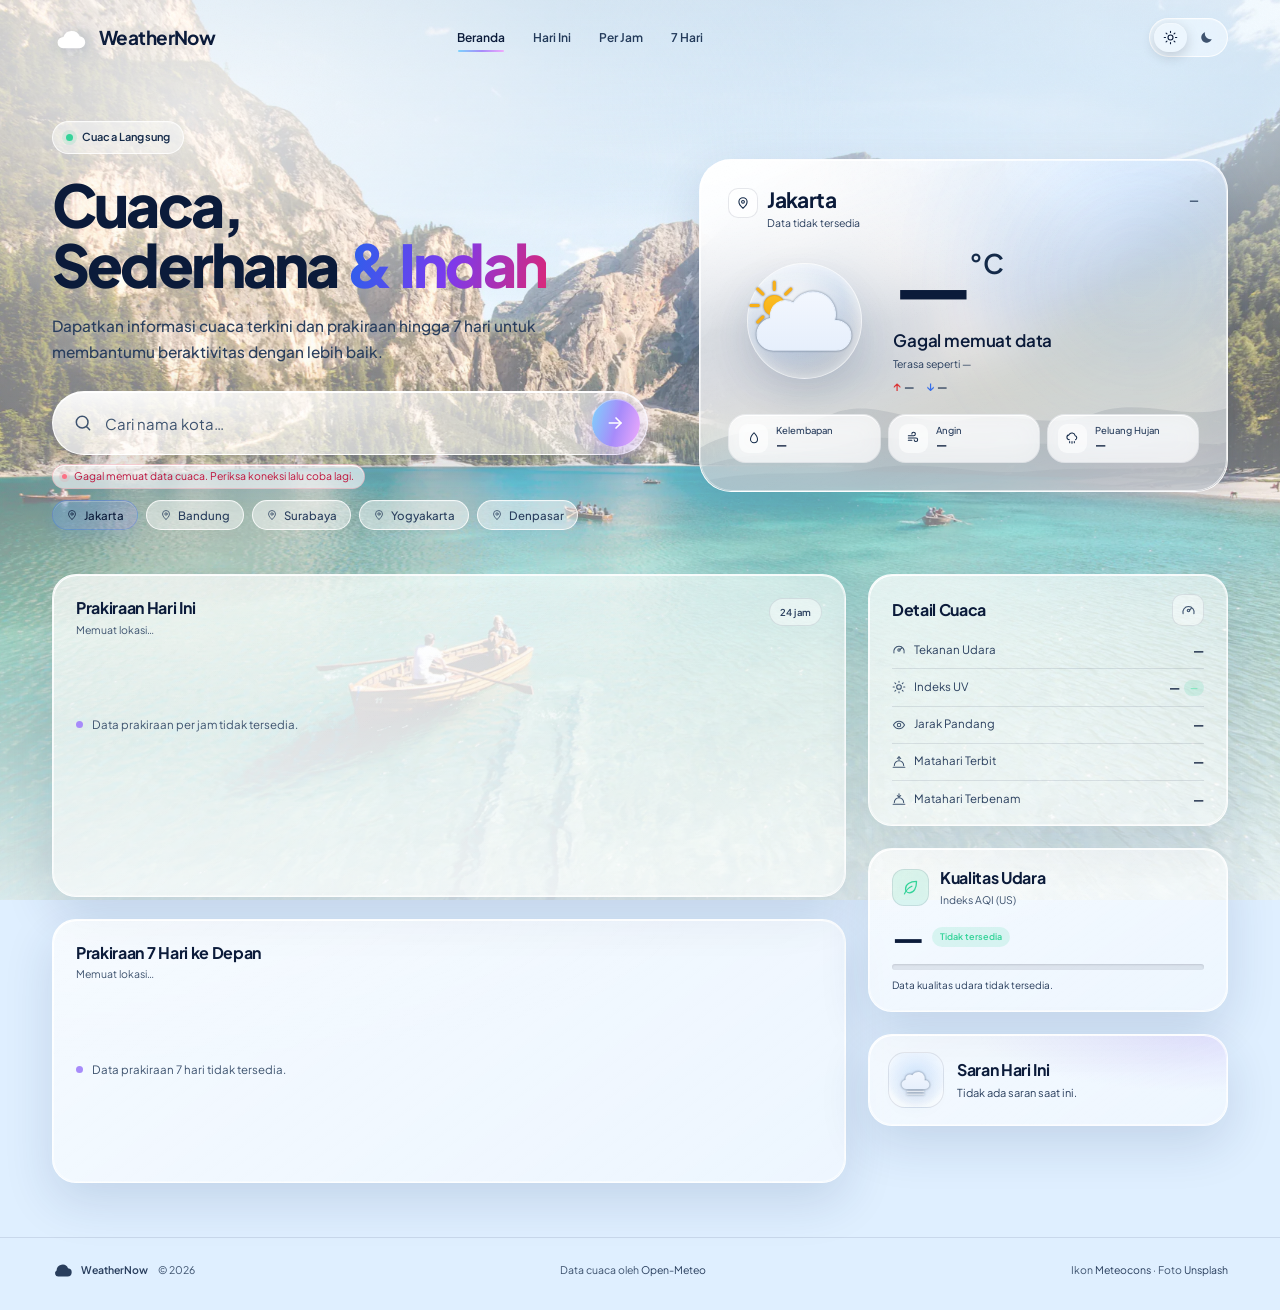
==== commit ad2064eb: "Refine header markup, menu icon, and brand mark" ====
--- a/index.html
+++ b/index.html
@@ -32,8 +32,6 @@
   <div class="ambient" aria-hidden="true">
     <div class="ambient__photo ambient__photo--night"></div>
     <div class="ambient__photo ambient__photo--day"></div>
-    <div class="ambient__aurora ambient__aurora--a"></div>
-    <div class="ambient__aurora ambient__aurora--b"></div>
     <div class="ambient__scrim"></div>
     <div class="ambient__noise"></div>
   </div>
@@ -45,14 +43,7 @@
       <a class="brand" href="#top" aria-label="WeatherNow — kembali ke atas">
         <span class="brand__mark" aria-hidden="true">
           <svg viewBox="0 0 48 48" fill="none">
-            <defs>
-              <linearGradient id="brand-sun" x1="26" y1="8" x2="42" y2="24" gradientUnits="userSpaceOnUse">
-                <stop stop-color="#93C5FD"></stop>
-                <stop offset=".55" stop-color="#A78BFA"></stop>
-                <stop offset="1" stop-color="#F0ABFC"></stop>
-              </linearGradient>
-            </defs>
-            <circle cx="34" cy="15" r="7" fill="url(#brand-sun)" opacity=".95"></circle>
+            <circle class="brand__sun" cx="34" cy="15" r="7" opacity=".95"></circle>
             <path d="M14 37h20.4a7.6 7.6 0 0 0 .7-15.16A11.2 11.2 0 0 0 14.36 22.7 7.15 7.15 0 0 0 14 37Z" fill="currentColor"></path>
           </svg>
         </span>
@@ -81,9 +72,12 @@
           </button>
         </div>
         <button type="button" class="menu-toggle" id="menu-toggle" aria-label="Buka menu" aria-expanded="false" aria-controls="primary-nav">
-          <span></span>
-          <span></span>
-          <span></span>
+          <svg class="menu-toggle__icon menu-toggle__icon--menu" viewBox="0 0 24 24" fill="none" stroke="currentColor" stroke-width="1.8" stroke-linecap="round" aria-hidden="true">
+            <path d="M3.5 7h17M3.5 12h17M3.5 17h17"></path>
+          </svg>
+          <svg class="menu-toggle__icon menu-toggle__icon--close" viewBox="0 0 24 24" fill="none" stroke="currentColor" stroke-width="1.8" stroke-linecap="round" aria-hidden="true">
+            <path d="M6 6l12 12M18 6 6 18"></path>
+          </svg>
         </button>
       </div>
     </div>
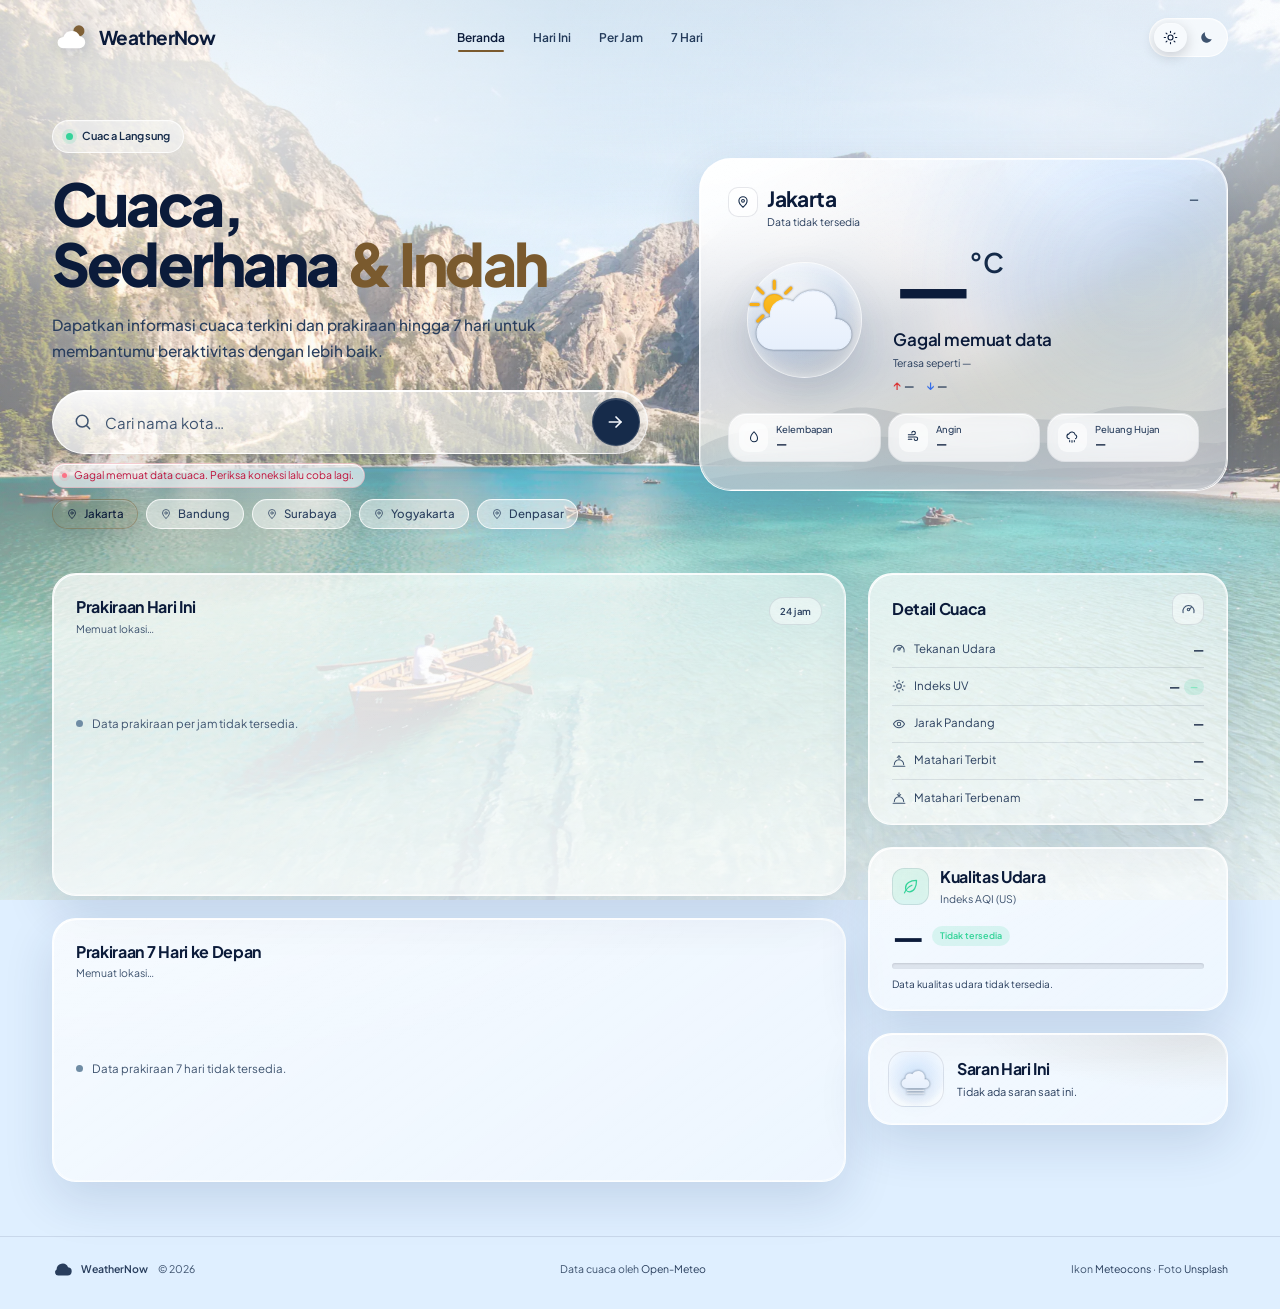
==== commit a3eabe20: "Wrap header content in floating glass bar" ====
--- a/index.html
+++ b/index.html
@@ -39,46 +39,48 @@
   <div class="loading-bar" aria-hidden="true"></div>
 
   <header class="site-header" id="top">
-    <div class="container header__inner">
-      <a class="brand" href="#top" aria-label="WeatherNow — kembali ke atas">
-        <span class="brand__mark" aria-hidden="true">
-          <svg viewBox="0 0 48 48" fill="none">
-            <circle class="brand__sun" cx="34" cy="15" r="7" opacity=".95"></circle>
-            <path d="M14 37h20.4a7.6 7.6 0 0 0 .7-15.16A11.2 11.2 0 0 0 14.36 22.7 7.15 7.15 0 0 0 14 37Z" fill="currentColor"></path>
-          </svg>
-        </span>
-        <span class="brand__name">WeatherNow</span>
-      </a>
-
-      <nav class="nav" id="primary-nav" aria-label="Navigasi utama">
-        <a class="nav__link is-active" href="#top">Beranda</a>
-        <a class="nav__link" href="#current">Hari Ini</a>
-        <a class="nav__link" href="#hourly">Per Jam</a>
-        <a class="nav__link" href="#daily">7 Hari</a>
-      </nav>
-
-      <div class="header__actions">
-        <div class="theme-switch" role="group" aria-label="Pilih tema tampilan">
-          <button type="button" class="theme-switch__btn" data-theme-value="light" aria-label="Aktifkan mode terang" aria-pressed="false">
-            <svg class="icon" viewBox="0 0 24 24" fill="none" stroke="currentColor" stroke-width="1.8" stroke-linecap="round" stroke-linejoin="round" aria-hidden="true">
-              <circle cx="12" cy="12" r="4"></circle>
-              <path d="M12 2v2M12 20v2M4.93 4.93l1.42 1.42M17.66 17.66l1.41 1.41M2 12h2M20 12h2M4.93 19.07l1.42-1.42M17.66 6.34l1.41-1.41"></path>
+    <div class="container">
+      <div class="header__inner">
+        <a class="brand" href="#top" aria-label="WeatherNow — kembali ke atas">
+          <span class="brand__mark" aria-hidden="true">
+            <svg viewBox="0 0 48 48" fill="none">
+              <circle class="brand__sun" cx="34" cy="15" r="7" opacity=".95"></circle>
+              <path d="M14 37h20.4a7.6 7.6 0 0 0 .7-15.16A11.2 11.2 0 0 0 14.36 22.7 7.15 7.15 0 0 0 14 37Z" fill="currentColor"></path>
             </svg>
-          </button>
-          <button type="button" class="theme-switch__btn" data-theme-value="dark" aria-label="Aktifkan mode gelap" aria-pressed="true">
-            <svg class="icon" viewBox="0 0 24 24" fill="currentColor" aria-hidden="true">
-              <path d="M20.3 14.2A8.4 8.4 0 0 1 9.8 3.7 8.5 8.5 0 1 0 20.3 14.2Z"></path>
+          </span>
+          <span class="brand__name">WeatherNow</span>
+        </a>
+
+        <nav class="nav" id="primary-nav" aria-label="Navigasi utama">
+          <a class="nav__link is-active" href="#top">Beranda</a>
+          <a class="nav__link" href="#current">Hari Ini</a>
+          <a class="nav__link" href="#hourly">Per Jam</a>
+          <a class="nav__link" href="#daily">7 Hari</a>
+        </nav>
+
+        <div class="header__actions">
+          <div class="theme-switch" role="group" aria-label="Pilih tema tampilan">
+            <button type="button" class="theme-switch__btn" data-theme-value="light" aria-label="Aktifkan mode terang" aria-pressed="false">
+              <svg class="icon" viewBox="0 0 24 24" fill="none" stroke="currentColor" stroke-width="1.8" stroke-linecap="round" stroke-linejoin="round" aria-hidden="true">
+                <circle cx="12" cy="12" r="4"></circle>
+                <path d="M12 2v2M12 20v2M4.93 4.93l1.42 1.42M17.66 17.66l1.41 1.41M2 12h2M20 12h2M4.93 19.07l1.42-1.42M17.66 6.34l1.41-1.41"></path>
+              </svg>
+            </button>
+            <button type="button" class="theme-switch__btn" data-theme-value="dark" aria-label="Aktifkan mode gelap" aria-pressed="true">
+              <svg class="icon" viewBox="0 0 24 24" fill="currentColor" aria-hidden="true">
+                <path d="M20.3 14.2A8.4 8.4 0 0 1 9.8 3.7 8.5 8.5 0 1 0 20.3 14.2Z"></path>
+              </svg>
+            </button>
+          </div>
+          <button type="button" class="menu-toggle" id="menu-toggle" aria-label="Buka menu" aria-expanded="false" aria-controls="primary-nav">
+            <svg class="menu-toggle__icon menu-toggle__icon--menu" viewBox="0 0 24 24" fill="none" stroke="currentColor" stroke-width="1.8" stroke-linecap="round" aria-hidden="true">
+              <path d="M3.5 7h17M3.5 12h17M3.5 17h17"></path>
             </svg>
-          </button>
-        </div>
-        <button type="button" class="menu-toggle" id="menu-toggle" aria-label="Buka menu" aria-expanded="false" aria-controls="primary-nav">
-          <svg class="menu-toggle__icon menu-toggle__icon--menu" viewBox="0 0 24 24" fill="none" stroke="currentColor" stroke-width="1.8" stroke-linecap="round" aria-hidden="true">
-            <path d="M3.5 7h17M3.5 12h17M3.5 17h17"></path>
-          </svg>
-          <svg class="menu-toggle__icon menu-toggle__icon--close" viewBox="0 0 24 24" fill="none" stroke="currentColor" stroke-width="1.8" stroke-linecap="round" aria-hidden="true">
-            <path d="M6 6l12 12M18 6 6 18"></path>
-          </svg>
-        </button>
+            <svg class="menu-toggle__icon menu-toggle__icon--close" viewBox="0 0 24 24" fill="none" stroke="currentColor" stroke-width="1.8" stroke-linecap="round" aria-hidden="true">
+              <path d="M6 6l12 12M18 6 6 18"></path>
+            </svg>
+          </button>
+        </div>
       </div>
     </div>
   </header>
--- a/style.css
+++ b/style.css
@@ -15,11 +15,17 @@
   --muted-strong: #e2ebf9;
   --muted-dim: #a1b2ca;
 
-  --accent-1: #7dd3fc;
-  --accent-2: #a78bfa;
-  --accent-3: #f0abfc;
-  --accent-solid: #8b8cf8;
-  --gradient: linear-gradient(105deg, var(--accent-1), var(--accent-2) 52%, var(--accent-3));
+  --accent: #e6d2b5;
+  --accent-soft: rgba(230, 210, 181, 0.14);
+  --accent-1: #b9d4ea;
+  --accent-2: #9db8d1;
+
+  --chart-line: #b9d4ea;
+  --chart-fill: rgba(185, 212, 234, 0.13);
+
+  --header-bg: #050c1b;
+  --header-border: rgba(255, 255, 255, 0.10);
+  --header-shadow: 0 10px 30px rgba(2, 8, 23, 0.14);
 
   --glass: rgba(255, 255, 255, 0.08);
   --glass-1: rgba(255, 255, 255, 0.07);
@@ -54,6 +60,18 @@
   --muted: #293e5d;
   --muted-strong: #142a49;
   --muted-dim: #3e536f;
+
+  --accent: #7a5a2e;
+  --accent-soft: rgba(122, 90, 46, 0.10);
+  --accent-1: #466a88;
+  --accent-2: #6f8ca4;
+
+  --chart-line: #4a6c88;
+  --chart-fill: rgba(74, 108, 136, 0.10);
+
+  --header-bg: #fafdff;
+  --header-border: rgba(11, 27, 58, 0.08);
+  --header-shadow: 0 10px 30px rgba(21, 51, 99, 0.08);
 
   --glass: rgba(255, 255, 255, 0.54);
   --glass-1: rgba(255, 255, 255, 0.46);
@@ -105,8 +123,7 @@
 [hidden] { display: none !important; }
 
 ::selection {
-  color: #fff;
-  background: rgba(167, 139, 250, 0.55);
+  background: rgba(185, 212, 234, 0.35);
 }
 
 :focus-visible {
@@ -198,48 +215,16 @@
   position: absolute;
   inset: 0;
   background:
-    radial-gradient(85% 65% at 12% 18%, rgba(37, 99, 235, 0.24), transparent 62%),
-    radial-gradient(65% 55% at 88% 8%, rgba(168, 85, 247, 0.22), transparent 62%),
+    radial-gradient(85% 65% at 12% 18%, rgba(48, 73, 101, 0.17), transparent 62%),
+    radial-gradient(65% 55% at 88% 8%, rgba(74, 100, 128, 0.12), transparent 62%),
     linear-gradient(180deg, rgba(3, 9, 22, 0.58) 0%, rgba(3, 9, 22, 0.16) 32%, rgba(3, 9, 22, 0.42) 62%, rgba(3, 9, 22, 0.84) 100%);
-  transition: background 0.6s var(--ease);
 }
 
 [data-theme="light"] .ambient__scrim {
   background:
     radial-gradient(80% 70% at 15% 12%, rgba(255, 255, 255, 0.78), transparent 64%),
-    radial-gradient(70% 60% at 88% 8%, rgba(226, 243, 255, 0.62), transparent 64%),
+    radial-gradient(70% 60% at 88% 8%, rgba(245, 250, 255, 0.62), transparent 64%),
     linear-gradient(180deg, rgba(255, 255, 255, 0.58) 0%, rgba(255, 255, 255, 0.20) 34%, rgba(248, 251, 255, 0.56) 70%, rgba(245, 250, 255, 0.88) 100%);
-}
-
-.ambient__aurora {
-  position: absolute;
-  border-radius: 50%;
-  filter: blur(90px);
-  opacity: 0.46;
-  mix-blend-mode: screen;
-  animation: drift 24s ease-in-out infinite alternate;
-}
-
-.ambient__aurora--a {
-  top: -16vw;
-  left: -12vw;
-  width: 48vw;
-  height: 48vw;
-  background: radial-gradient(circle, rgba(59, 130, 246, 0.48), transparent 66%);
-}
-
-.ambient__aurora--b {
-  top: 18vh;
-  right: -14vw;
-  width: 44vw;
-  height: 44vw;
-  background: radial-gradient(circle, rgba(192, 132, 252, 0.42), transparent 66%);
-  animation-delay: -9s;
-}
-
-[data-theme="light"] .ambient__aurora {
-  opacity: 0.22;
-  mix-blend-mode: soft-light;
 }
 
 .ambient__noise {
@@ -376,28 +361,27 @@
   top: 0;
   z-index: 50;
   padding: 18px 0;
-  border-bottom: 1px solid transparent;
+  isolation: isolate;
   text-shadow: 0 2px 18px rgba(2, 8, 23, 0.24);
-  transition: padding 0.35s var(--ease), background 0.35s var(--ease), border-color 0.35s var(--ease), box-shadow 0.35s var(--ease);
-}
-
-.site-header.is-scrolled {
-  padding: 9px 0;
-  border-bottom-color: rgba(255, 255, 255, 0.10);
-  background: rgba(4, 11, 26, 0.53);
-  box-shadow: 0 14px 44px rgba(2, 8, 23, 0.18);
-  backdrop-filter: blur(20px) saturate(145%);
-  -webkit-backdrop-filter: blur(20px) saturate(145%);
-}
+}
+
+.site-header::before {
+  content: "";
+  position: absolute;
+  inset: 0;
+  z-index: -1;
+  border-bottom: 1px solid var(--header-border);
+  background: var(--header-bg);
+  box-shadow: var(--header-shadow);
+  opacity: 0;
+  pointer-events: none;
+  transition: opacity 0.18s var(--ease);
+}
+
+.site-header.is-scrolled::before { opacity: 1; }
 
 [data-theme="light"] .site-header {
   text-shadow: none;
-}
-
-[data-theme="light"] .site-header.is-scrolled {
-  border-bottom-color: rgba(11, 27, 58, 0.08);
-  background: rgba(255, 255, 255, 0.63);
-  box-shadow: 0 14px 44px rgba(21, 51, 99, 0.08);
 }
 
 .header__inner {
@@ -423,15 +407,16 @@
   height: 38px;
   place-items: center;
   color: #fff;
-  filter: drop-shadow(0 7px 20px rgba(96, 165, 250, 0.38));
+  filter: drop-shadow(0 6px 16px rgba(2, 8, 23, 0.32));
 }
 
 [data-theme="light"] .brand__mark {
   color: #fff;
-  filter: drop-shadow(0 5px 16px rgba(255, 255, 255, 0.78)) drop-shadow(0 2px 7px rgba(21, 51, 99, 0.32));
+  filter: drop-shadow(0 2px 7px rgba(21, 51, 99, 0.24));
 }
 
 .brand__mark svg { width: 100%; height: 100%; }
+.brand__sun { fill: var(--accent); }
 
 .nav {
   display: flex;
@@ -456,9 +441,9 @@
   right: 13px;
   bottom: 3px;
   left: 13px;
-  height: 1.5px;
+  height: 2px;
   border-radius: 99px;
-  background: var(--gradient);
+  background: var(--accent);
   opacity: 0;
   transform: scaleX(0.5);
   transition: opacity 0.25s var(--ease), transform 0.25s var(--ease);
@@ -490,11 +475,11 @@
   padding: 4px;
   border: 1px solid var(--border);
   border-radius: 999px;
-  background: var(--glass-1);
+  background: rgba(6, 14, 30, 0.42);
   box-shadow: inset 0 1px 0 rgba(255, 255, 255, 0.20);
-  backdrop-filter: blur(18px) saturate(150%);
-  -webkit-backdrop-filter: blur(18px) saturate(150%);
-}
+}
+
+[data-theme="light"] .theme-switch { background: rgba(255, 255, 255, 0.64); }
 
 .theme-switch__btn {
   display: grid;
@@ -523,31 +508,48 @@
 }
 
 .menu-toggle {
+  position: relative;
   display: none;
-  width: 40px;
-  height: 40px;
+  width: 44px;
+  height: 44px;
   place-items: center;
-  border: 1px solid var(--border);
-  border-radius: 12px;
-  background: var(--glass-1);
-  backdrop-filter: blur(18px) saturate(150%);
-  -webkit-backdrop-filter: blur(18px) saturate(150%);
-}
-
-.menu-toggle span {
-  display: block;
-  width: 17px;
-  height: 1.6px;
-  border-radius: 99px;
-  background: currentColor;
-  transition: transform 0.25s var(--ease), opacity 0.2s var(--ease);
-}
-
-.menu-toggle span + span { margin-top: 4px; }
-
-.menu-toggle[aria-expanded="true"] span:nth-child(1) { transform: translateY(5.6px) rotate(45deg); }
-.menu-toggle[aria-expanded="true"] span:nth-child(2) { opacity: 0; }
-.menu-toggle[aria-expanded="true"] span:nth-child(3) { transform: translateY(-5.6px) rotate(-45deg); }
+  border-radius: 50%;
+  color: var(--text);
+  transition: background 0.18s var(--ease);
+}
+
+.menu-toggle:hover,
+.menu-toggle:focus-visible,
+.menu-toggle[aria-expanded="true"] { background: rgba(255, 255, 255, 0.10); }
+
+[data-theme="light"] .menu-toggle:hover,
+[data-theme="light"] .menu-toggle:focus-visible,
+[data-theme="light"] .menu-toggle[aria-expanded="true"] { background: rgba(11, 27, 58, 0.07); }
+
+.menu-toggle__icon {
+  position: absolute;
+  top: 50%;
+  left: 50%;
+  width: 21px;
+  height: 21px;
+  transform: translate(-50%, -50%);
+  transition: opacity 0.18s var(--ease), transform 0.2s var(--ease);
+}
+
+.menu-toggle__icon--close {
+  opacity: 0;
+  transform: translate(-50%, -50%) rotate(-45deg) scale(0.82);
+}
+
+.menu-toggle[aria-expanded="true"] .menu-toggle__icon--menu {
+  opacity: 0;
+  transform: translate(-50%, -50%) rotate(45deg) scale(0.82);
+}
+
+.menu-toggle[aria-expanded="true"] .menu-toggle__icon--close {
+  opacity: 1;
+  transform: translate(-50%, -50%) rotate(0) scale(1);
+}
 
 /* =========================================================
    Hero
@@ -614,29 +616,11 @@
 
 .hero__title-accent {
   position: relative;
-  color: #c4b5fd;
-}
-
-@supports ((-webkit-background-clip: text) or (background-clip: text)) {
-  .hero__title-accent {
-    background: var(--gradient);
-    -webkit-background-clip: text;
-    background-clip: text;
-    color: transparent;
-    -webkit-text-fill-color: transparent;
-  }
+  color: var(--accent);
 }
 
 [data-theme="light"] .hero__title {
   text-shadow: none;
-}
-
-[data-theme="light"] .hero__title-accent {
-  background: linear-gradient(105deg, #2563eb, #7c3aed 52%, #db2777);
-  -webkit-background-clip: text;
-  background-clip: text;
-  color: transparent;
-  -webkit-text-fill-color: transparent;
 }
 
 .hero__text {
@@ -723,16 +707,17 @@
   width: 48px;
   height: 48px;
   place-items: center;
+  border: 1px solid rgba(255, 255, 255, 0.14);
   border-radius: 50%;
-  background: var(--gradient);
-  color: #fff;
-  box-shadow: 0 8px 24px rgba(139, 92, 246, 0.38), inset 0 1px 0 rgba(255, 255, 255, 0.38);
-  transition: transform 0.25s var(--ease), box-shadow 0.25s var(--ease), opacity 0.2s var(--ease);
+  background: #162b4a;
+  color: #f7faff;
+  box-shadow: 0 7px 20px rgba(2, 8, 23, 0.22), inset 0 1px 0 rgba(255, 255, 255, 0.14);
+  transition: transform 0.2s var(--ease), background-color 0.2s var(--ease), box-shadow 0.2s var(--ease), opacity 0.2s var(--ease);
 }
 
 .search__submit .icon { width: 20px; height: 20px; }
-.search__submit:hover { transform: scale(1.055); box-shadow: 0 10px 30px rgba(139, 92, 246, 0.48), inset 0 1px 0 rgba(255, 255, 255, 0.4); }
-.search__submit:active { transform: scale(0.97); }
+.search__submit:hover { background: #1e3a5c; transform: translateY(-1px); box-shadow: 0 9px 24px rgba(2, 8, 23, 0.26), inset 0 1px 0 rgba(255, 255, 255, 0.16); }
+.search__submit:active { transform: translateY(0) scale(0.98); }
 .search__submit:disabled { cursor: wait; opacity: 0.88; }
 .search__submit.is-loading { pointer-events: none; }
 .search__submit.is-loading .icon { display: none; }
@@ -826,16 +811,16 @@
 }
 
 .chip.is-active {
-  border-color: rgba(147, 197, 253, 0.57);
-  background: linear-gradient(135deg, rgba(96, 165, 250, 0.24), rgba(167, 139, 250, 0.17));
+  border-color: rgba(230, 210, 181, 0.55);
+  background: rgba(230, 210, 181, 0.18);
   color: var(--text);
-  box-shadow: inset 0 1px 0 rgba(255, 255, 255, 0.20), 0 6px 18px rgba(37, 99, 235, 0.12);
+  box-shadow: inset 0 1px 0 rgba(255, 255, 255, 0.18), 0 6px 18px rgba(2, 8, 23, 0.10);
 }
 
 [data-theme="light"] .chip.is-active {
-  border-color: rgba(37, 99, 235, 0.27);
-  background: linear-gradient(135deg, rgba(96, 165, 250, 0.30), rgba(167, 139, 250, 0.22));
-  color: #0b1b3a;
+  border-color: rgba(122, 90, 46, 0.36);
+  background: rgba(122, 90, 46, 0.12);
+  color: var(--text);
 }
 
 /* =========================================================
@@ -1246,44 +1231,37 @@
 }
 
 .chart-area {
-  fill: url(#chart-fill);
-  opacity: 0.9;
+  fill: var(--chart-fill);
+  opacity: 1;
 }
 
 .chart-line {
   fill: none;
-  stroke: url(#chart-line);
+  stroke: var(--chart-line);
   stroke-width: 2.2;
   stroke-linecap: round;
   stroke-linejoin: round;
   stroke-dasharray: 1;
   stroke-dashoffset: 1;
-  filter: drop-shadow(0 3px 8px rgba(96, 165, 250, 0.38));
+  filter: drop-shadow(0 3px 8px rgba(2, 8, 23, 0.20));
   animation: draw 1s 0.12s var(--ease) forwards;
 }
 
 .chart-dot {
   fill: #f4f8ff;
-  stroke: #8b9cf8;
+  stroke: var(--chart-line);
   stroke-width: 1.4;
 }
 
 .chart-dot--now {
   fill: #fff;
-  stroke: #7dd3fc;
+  stroke: var(--accent);
   stroke-width: 2;
-  filter: drop-shadow(0 0 6px rgba(125, 211, 252, 0.85));
-}
-
-[data-theme="light"] .chart-dot {
-  fill: #fff;
-  stroke: #6366f1;
+  filter: drop-shadow(0 0 6px rgba(230, 210, 181, 0.50));
 }
 
 [data-theme="light"] .chart-line {
-  stroke: #4f46e5;
-  stroke-width: 2.4;
-  filter: drop-shadow(0 3px 8px rgba(79, 70, 229, 0.26));
+  filter: drop-shadow(0 3px 8px rgba(21, 51, 99, 0.12));
 }
 
 /* Daily */
@@ -1570,7 +1548,7 @@
   gap: 13px;
   padding: 17px 19px;
   background:
-    radial-gradient(120% 110% at 100% 0%, rgba(167, 139, 250, 0.20), transparent 58%),
+    radial-gradient(120% 110% at 100% 0%, var(--accent-soft), transparent 58%),
     linear-gradient(145deg, var(--glass-2), var(--glass-1));
 }
 
@@ -1691,7 +1669,7 @@
   display: block;
   width: 42%;
   height: 100%;
-  background: linear-gradient(90deg, transparent, var(--accent-1), var(--accent-2), var(--accent-3), transparent);
+  background: var(--accent);
   animation: loading 1.25s ease-in-out infinite;
 }
 
@@ -1705,11 +1683,6 @@
 @keyframes pulse {
   0%, 100% { box-shadow: 0 0 0 4px rgba(52, 211, 153, 0.13); }
   50% { box-shadow: 0 0 0 7px rgba(52, 211, 153, 0.03); }
-}
-
-@keyframes drift {
-  from { transform: translate3d(-2%, -1%, 0) scale(1); }
-  to { transform: translate3d(3%, 4%, 0) scale(1.08); }
 }
 
 @keyframes spin { to { transform: rotate(360deg); } }
@@ -1747,7 +1720,6 @@
 
 @media (max-width: 900px) {
   .site-header { padding: 14px 0; }
-  .site-header.is-scrolled { padding: 8px 0; }
 
   .header__inner { gap: 12px; }
 
@@ -1764,18 +1736,16 @@
     padding: 9px;
     border: 1px solid var(--border);
     border-radius: 22px;
-    background: rgba(6, 14, 30, 0.86);
+    background: #06101f;
     box-shadow: var(--shadow-lg);
     opacity: 0;
     visibility: hidden;
     transform: translateY(-8px) scale(0.985);
     transform-origin: top center;
-    backdrop-filter: blur(24px) saturate(150%);
-    -webkit-backdrop-filter: blur(24px) saturate(150%);
     transition: opacity 0.24s var(--ease), transform 0.24s var(--ease), visibility 0.24s var(--ease);
   }
 
-  [data-theme="light"] .nav { background: rgba(255, 255, 255, 0.91); }
+  [data-theme="light"] .nav { background: #fff; }
 
   .nav.is-open {
     opacity: 1;
@@ -1889,7 +1859,8 @@
   .brand__mark { width: 34px; height: 34px; }
   .theme-switch { padding: 3px; }
   .theme-switch__btn { width: 31px; height: 27px; }
-  .menu-toggle { width: 38px; height: 38px; }
+  .menu-toggle { width: 42px; height: 42px; }
+  .menu-toggle__icon { width: 20px; height: 20px; }
 
   .hero__title { font-size: 39px; }
   .hero__text { font-size: 13.5px; }
@@ -1947,12 +1918,9 @@
 @supports not ((backdrop-filter: blur(1px)) or (-webkit-backdrop-filter: blur(1px))) {
   .glass-card,
   .search,
-  .theme-switch,
   .chip,
   .stat,
   .daily__card,
-  .site-header.is-scrolled,
-  .nav,
   .hourly__item.is-now,
   .live-badge {
     background: rgba(8, 17, 36, 0.94);
@@ -1960,12 +1928,9 @@
 
   [data-theme="light"] .glass-card,
   [data-theme="light"] .search,
-  [data-theme="light"] .theme-switch,
   [data-theme="light"] .chip,
   [data-theme="light"] .stat,
   [data-theme="light"] .daily__card,
-  [data-theme="light"] .site-header.is-scrolled,
-  [data-theme="light"] .nav,
   [data-theme="light"] .hourly__item.is-now,
   [data-theme="light"] .live-badge {
     background: rgba(255, 255, 255, 0.95);
@@ -1984,6 +1949,5 @@
     scroll-behavior: auto !important;
   }
 
-  .ambient__aurora { animation: none; }
   .chart-line { stroke-dashoffset: 0; animation: none; }
 }
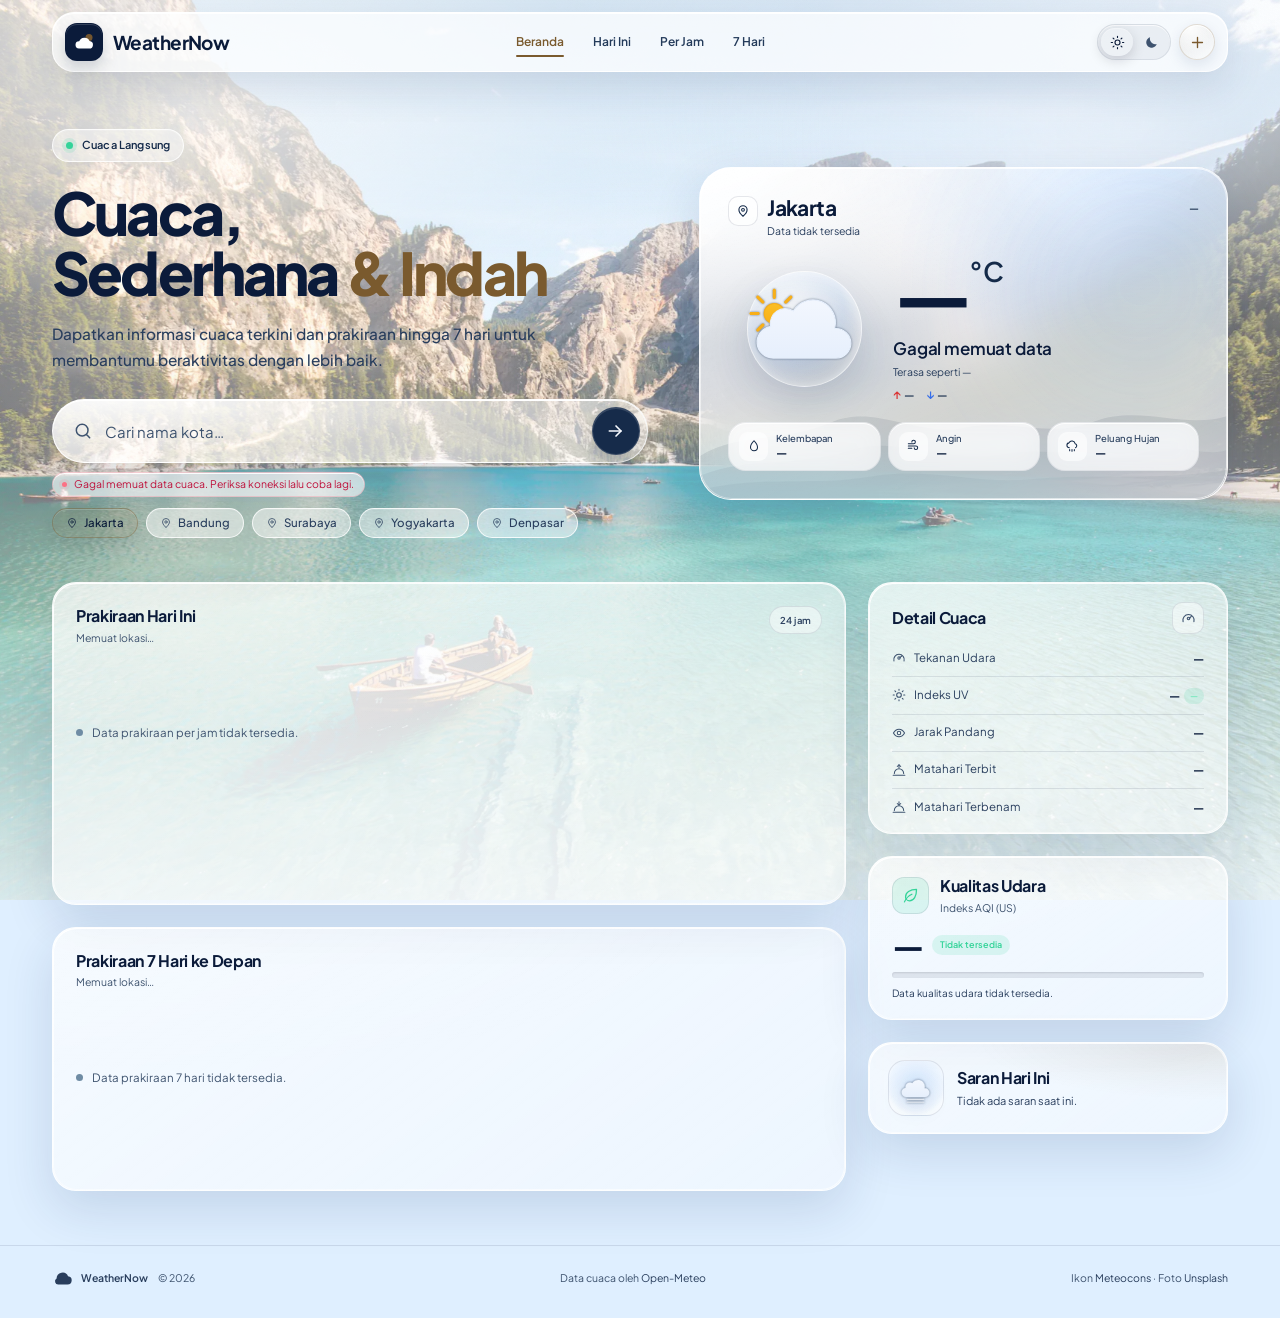
==== commit 78afd5a4: "Add saved locations page and header add action" ====
--- a/index.html
+++ b/index.html
@@ -72,14 +72,11 @@
               </svg>
             </button>
           </div>
-          <button type="button" class="menu-toggle" id="menu-toggle" aria-label="Buka menu" aria-expanded="false" aria-controls="primary-nav">
-            <svg class="menu-toggle__icon menu-toggle__icon--menu" viewBox="0 0 24 24" fill="none" stroke="currentColor" stroke-width="1.8" stroke-linecap="round" aria-hidden="true">
-              <path d="M3.5 7h17M3.5 12h17M3.5 17h17"></path>
+          <a class="header-add" href="locations.html" aria-label="Tambah dan kelola lokasi cuaca" title="Tambah lokasi cuaca">
+            <svg class="icon" viewBox="0 0 24 24" fill="none" stroke="currentColor" stroke-width="1.9" stroke-linecap="round" aria-hidden="true">
+              <path d="M12 5v14M5 12h14"></path>
             </svg>
-            <svg class="menu-toggle__icon menu-toggle__icon--close" viewBox="0 0 24 24" fill="none" stroke="currentColor" stroke-width="1.8" stroke-linecap="round" aria-hidden="true">
-              <path d="M6 6l12 12M18 6 6 18"></path>
-            </svg>
-          </button>
+          </a>
         </div>
       </div>
     </div>
--- a/style.css
+++ b/style.css
@@ -23,9 +23,15 @@
   --chart-line: #b9d4ea;
   --chart-fill: rgba(185, 212, 234, 0.13);
 
-  --header-bg: #050c1b;
-  --header-border: rgba(255, 255, 255, 0.10);
-  --header-shadow: 0 10px 30px rgba(2, 8, 23, 0.14);
+  --header-surface: rgba(7, 16, 31, 0.76);
+  --header-surface-scrolled: rgba(5, 12, 27, 0.94);
+  --header-stroke: rgba(255, 255, 255, 0.16);
+  --header-stroke-scrolled: rgba(255, 255, 255, 0.22);
+  --header-elevation: 0 16px 38px rgba(2, 8, 23, 0.24), inset 0 1px 0 rgba(255, 255, 255, 0.14);
+  --header-elevation-scrolled: 0 20px 46px rgba(2, 8, 23, 0.34), inset 0 1px 0 rgba(255, 255, 255, 0.18);
+  --brand-tile: rgba(255, 255, 255, 0.08);
+  --brand-tile-stroke: rgba(255, 255, 255, 0.18);
+  --brand-tile-shadow: inset 0 1px 0 rgba(255, 255, 255, 0.18), 0 7px 16px rgba(2, 8, 23, 0.18);
 
   --glass: rgba(255, 255, 255, 0.08);
   --glass-1: rgba(255, 255, 255, 0.07);
@@ -69,9 +75,15 @@
   --chart-line: #4a6c88;
   --chart-fill: rgba(74, 108, 136, 0.10);
 
-  --header-bg: #fafdff;
-  --header-border: rgba(11, 27, 58, 0.08);
-  --header-shadow: 0 10px 30px rgba(21, 51, 99, 0.08);
+  --header-surface: rgba(252, 254, 255, 0.74);
+  --header-surface-scrolled: rgba(252, 254, 255, 0.95);
+  --header-stroke: rgba(255, 255, 255, 0.94);
+  --header-stroke-scrolled: #ffffff;
+  --header-elevation: 0 16px 38px rgba(21, 51, 99, 0.12), inset 0 1px 0 rgba(255, 255, 255, 0.95);
+  --header-elevation-scrolled: 0 20px 46px rgba(21, 51, 99, 0.17), inset 0 1px 0 #ffffff;
+  --brand-tile: #0b1b3a;
+  --brand-tile-stroke: rgba(11, 27, 58, 0.13);
+  --brand-tile-shadow: 0 7px 16px rgba(11, 27, 58, 0.18), inset 0 1px 0 rgba(255, 255, 255, 0.16);
 
   --glass: rgba(255, 255, 255, 0.54);
   --glass-1: rgba(255, 255, 255, 0.46);
@@ -360,41 +372,42 @@
   position: sticky;
   top: 0;
   z-index: 50;
-  padding: 18px 0;
+  padding: 12px 0;
   isolation: isolate;
   text-shadow: 0 2px 18px rgba(2, 8, 23, 0.24);
 }
 
-.site-header::before {
-  content: "";
-  position: absolute;
-  inset: 0;
-  z-index: -1;
-  border-bottom: 1px solid var(--header-border);
-  background: var(--header-bg);
-  box-shadow: var(--header-shadow);
-  opacity: 0;
-  pointer-events: none;
-  transition: opacity 0.18s var(--ease);
-}
-
-.site-header.is-scrolled::before { opacity: 1; }
-
 [data-theme="light"] .site-header {
   text-shadow: none;
 }
 
 .header__inner {
-  display: flex;
+  position: relative;
+  display: grid;
+  grid-template-columns: minmax(0, 1fr) auto minmax(0, 1fr);
   align-items: center;
   gap: 24px;
+  min-height: 60px;
+  padding: 9px 12px;
+  border: 1px solid var(--header-stroke);
+  border-radius: 22px;
+  background: var(--header-surface);
+  box-shadow: var(--header-elevation);
+  transition: background-color 0.22s var(--ease), border-color 0.22s var(--ease), box-shadow 0.22s var(--ease);
+}
+
+.site-header.is-scrolled .header__inner {
+  border-color: var(--header-stroke-scrolled);
+  background: var(--header-surface-scrolled);
+  box-shadow: var(--header-elevation-scrolled);
 }
 
 .brand {
   display: inline-flex;
   flex: none;
-  align-items: center;
-  gap: 9px;
+  justify-self: start;
+  align-items: center;
+  gap: 10px;
   color: var(--text);
   font-size: 19px;
   font-weight: 700;
@@ -405,14 +418,13 @@
   display: grid;
   width: 38px;
   height: 38px;
+  padding: 6px;
   place-items: center;
+  border: 1px solid var(--brand-tile-stroke);
+  border-radius: 12px;
+  background: var(--brand-tile);
+  box-shadow: var(--brand-tile-shadow);
   color: #fff;
-  filter: drop-shadow(0 6px 16px rgba(2, 8, 23, 0.32));
-}
-
-[data-theme="light"] .brand__mark {
-  color: #fff;
-  filter: drop-shadow(0 2px 7px rgba(21, 51, 99, 0.24));
 }
 
 .brand__mark svg { width: 100%; height: 100%; }
@@ -420,14 +432,15 @@
 
 .nav {
   display: flex;
-  align-items: center;
-  gap: 4px;
-  margin-inline: auto;
+  justify-self: center;
+  align-items: center;
+  gap: 3px;
+  margin-inline: 0;
 }
 
 .nav__link {
   position: relative;
-  padding: 8px 12px;
+  padding: 9px 13px;
   border-radius: 999px;
   color: var(--muted);
   font-size: 12px;
@@ -458,33 +471,41 @@
 
 [data-theme="light"] .nav__link:hover { background: rgba(255, 255, 255, 0.42); }
 
-.nav__link.is-active { color: var(--text); }
+.nav__link.is-active {
+  color: var(--accent);
+  font-weight: 600;
+}
 .nav__link.is-active::after { opacity: 1; transform: scaleX(1); }
 
 .header__actions {
   display: flex;
   flex: none;
-  align-items: center;
-  gap: 9px;
-  margin-left: auto;
+  justify-self: end;
+  align-items: center;
+  gap: 8px;
+  margin-left: 0;
 }
 
 .theme-switch {
   display: flex;
-  gap: 3px;
-  padding: 4px;
-  border: 1px solid var(--border);
+  gap: 2px;
+  padding: 3px;
+  border: 1px solid var(--border-soft);
   border-radius: 999px;
-  background: rgba(6, 14, 30, 0.42);
-  box-shadow: inset 0 1px 0 rgba(255, 255, 255, 0.20);
-}
-
-[data-theme="light"] .theme-switch { background: rgba(255, 255, 255, 0.64); }
+  background: rgba(255, 255, 255, 0.06);
+  box-shadow: inset 0 1px 0 rgba(255, 255, 255, 0.12);
+}
+
+[data-theme="light"] .theme-switch {
+  border-color: rgba(11, 27, 58, 0.08);
+  background: rgba(11, 27, 58, 0.05);
+  box-shadow: inset 0 1px 0 rgba(255, 255, 255, 0.72);
+}
 
 .theme-switch__btn {
   display: grid;
-  width: 33px;
-  height: 29px;
+  width: 32px;
+  height: 28px;
   place-items: center;
   border-radius: 999px;
   color: var(--muted-dim);
@@ -496,9 +517,9 @@
 
 html[data-theme="dark"] .theme-switch__btn[data-theme-value="dark"],
 html[data-theme="light"] .theme-switch__btn[data-theme-value="light"] {
-  background: rgba(255, 255, 255, 0.23);
+  background: rgba(255, 255, 255, 0.19);
   color: var(--text);
-  box-shadow: 0 4px 13px rgba(2, 8, 23, 0.18), inset 0 1px 0 rgba(255, 255, 255, 0.34);
+  box-shadow: 0 4px 13px rgba(2, 8, 23, 0.16), inset 0 1px 0 rgba(255, 255, 255, 0.28);
 }
 
 [data-theme="light"] .theme-switch__btn[data-theme-value="light"] {
@@ -507,48 +528,53 @@
   box-shadow: 0 4px 13px rgba(21, 51, 99, 0.12);
 }
 
-.menu-toggle {
-  position: relative;
-  display: none;
-  width: 44px;
-  height: 44px;
+.header-add {
+  display: grid;
+  width: 36px;
+  height: 36px;
+  flex: none;
   place-items: center;
+  border: 1px solid rgba(230, 210, 181, 0.26);
   border-radius: 50%;
+  background:
+    radial-gradient(120% 120% at 30% 8%, rgba(255, 255, 255, 0.19), transparent 56%),
+    linear-gradient(145deg, rgba(230, 210, 181, 0.15), rgba(255, 255, 255, 0.04));
+  color: var(--accent);
+  box-shadow: inset 0 1px 0 rgba(255, 255, 255, 0.19), 0 5px 14px rgba(2, 8, 23, 0.12);
+  backdrop-filter: blur(14px) saturate(145%);
+  -webkit-backdrop-filter: blur(14px) saturate(145%);
+  transition: color 0.2s var(--ease), background 0.2s var(--ease), border-color 0.2s var(--ease), box-shadow 0.2s var(--ease), transform 0.2s var(--ease);
+}
+
+.header-add .icon { width: 17px; height: 17px; }
+
+.header-add:hover {
+  border-color: rgba(230, 210, 181, 0.46);
+  background:
+    radial-gradient(120% 120% at 30% 8%, rgba(255, 255, 255, 0.24), transparent 56%),
+    linear-gradient(145deg, rgba(230, 210, 181, 0.25), rgba(255, 255, 255, 0.07));
   color: var(--text);
-  transition: background 0.18s var(--ease);
-}
-
-.menu-toggle:hover,
-.menu-toggle:focus-visible,
-.menu-toggle[aria-expanded="true"] { background: rgba(255, 255, 255, 0.10); }
-
-[data-theme="light"] .menu-toggle:hover,
-[data-theme="light"] .menu-toggle:focus-visible,
-[data-theme="light"] .menu-toggle[aria-expanded="true"] { background: rgba(11, 27, 58, 0.07); }
-
-.menu-toggle__icon {
-  position: absolute;
-  top: 50%;
-  left: 50%;
-  width: 21px;
-  height: 21px;
-  transform: translate(-50%, -50%);
-  transition: opacity 0.18s var(--ease), transform 0.2s var(--ease);
-}
-
-.menu-toggle__icon--close {
-  opacity: 0;
-  transform: translate(-50%, -50%) rotate(-45deg) scale(0.82);
-}
-
-.menu-toggle[aria-expanded="true"] .menu-toggle__icon--menu {
-  opacity: 0;
-  transform: translate(-50%, -50%) rotate(45deg) scale(0.82);
-}
-
-.menu-toggle[aria-expanded="true"] .menu-toggle__icon--close {
-  opacity: 1;
-  transform: translate(-50%, -50%) rotate(0) scale(1);
+  box-shadow: inset 0 1px 0 rgba(255, 255, 255, 0.24), 0 8px 20px rgba(2, 8, 23, 0.18);
+  transform: translateY(-1px);
+}
+
+.header-add:active { transform: none; }
+
+[data-theme="light"] .header-add {
+  border-color: rgba(122, 90, 46, 0.18);
+  background:
+    radial-gradient(120% 120% at 30% 8%, rgba(255, 255, 255, 0.92), transparent 58%),
+    linear-gradient(145deg, rgba(122, 90, 46, 0.10), rgba(255, 255, 255, 0.54));
+  box-shadow: inset 0 1px 0 #ffffff, 0 5px 14px rgba(21, 51, 99, 0.10);
+}
+
+[data-theme="light"] .header-add:hover {
+  border-color: rgba(122, 90, 46, 0.34);
+  background:
+    radial-gradient(120% 120% at 30% 8%, #ffffff, transparent 58%),
+    linear-gradient(145deg, rgba(122, 90, 46, 0.16), rgba(255, 255, 255, 0.76));
+  color: var(--accent);
+  box-shadow: inset 0 1px 0 #ffffff, 0 8px 20px rgba(21, 51, 99, 0.14);
 }
 
 /* =========================================================
@@ -1719,63 +1745,26 @@
 }
 
 @media (max-width: 900px) {
-  .site-header { padding: 14px 0; }
-
-  .header__inner { gap: 12px; }
-
-  .nav {
-    position: absolute;
-    top: calc(100% + 7px);
-    right: 18px;
-    left: 18px;
+  .site-header { padding: 10px 0; }
+
+  .header__inner {
     display: flex;
-    flex-direction: column;
-    align-items: stretch;
-    gap: 2px;
-    margin: 0;
-    padding: 9px;
-    border: 1px solid var(--border);
-    border-radius: 22px;
-    background: #06101f;
-    box-shadow: var(--shadow-lg);
-    opacity: 0;
-    visibility: hidden;
-    transform: translateY(-8px) scale(0.985);
-    transform-origin: top center;
-    transition: opacity 0.24s var(--ease), transform 0.24s var(--ease), visibility 0.24s var(--ease);
+    gap: 10px;
+    padding: 9px 10px;
   }
 
-  [data-theme="light"] .nav { background: #fff; }
-
-  .nav.is-open {
-    opacity: 1;
-    visibility: visible;
-    transform: none;
-  }
-
-  .nav__link {
-    padding: 11px 13px;
-    border-radius: 13px;
-    font-size: 13px;
-  }
-
-  .nav__link::after { display: none; }
-
-  .nav__link.is-active {
-    background: var(--glass-1);
-    color: var(--text);
-  }
-
-  .menu-toggle { display: grid; }
-
-  .hero { padding-top: 28px; }
+  .header__actions { margin-left: auto; }
+
+  .nav { display: none; }
+
+  .hero { padding-top: 24px; }
   .hero__content { max-width: none; }
 }
 
 @media (max-width: 700px) {
-  html { scroll-padding-top: 84px; }
-
-  .hero { gap: 22px; padding-top: 24px; padding-bottom: 23px; }
+  html { scroll-padding-top: 92px; }
+
+  .hero { gap: 22px; padding-top: 20px; padding-bottom: 23px; }
 
   .hero__title { font-size: clamp(39px, 9vw, 50px); }
 
@@ -1855,12 +1844,12 @@
 @media (max-width: 520px) {
   .container { padding-inline: 16px; }
 
-  .brand { font-size: 17px; gap: 7px; }
-  .brand__mark { width: 34px; height: 34px; }
+  .brand { font-size: 17px; gap: 8px; }
+  .brand__mark { width: 34px; height: 34px; padding: 5px; border-radius: 11px; }
   .theme-switch { padding: 3px; }
   .theme-switch__btn { width: 31px; height: 27px; }
-  .menu-toggle { width: 42px; height: 42px; }
-  .menu-toggle__icon { width: 20px; height: 20px; }
+  .header-add { width: 42px; height: 42px; }
+  .header-add .icon { width: 20px; height: 20px; }
 
   .hero__title { font-size: 39px; }
   .hero__text { font-size: 13.5px; }
@@ -1898,6 +1887,12 @@
 }
 
 @media (max-width: 380px) {
+  .header__inner { padding: 9px 8px; }
+
+  .brand { gap: 7px; font-size: 16px; }
+  .brand__mark { width: 32px; height: 32px; padding: 5px; border-radius: 10px; }
+  .header-add { width: 40px; height: 40px; }
+
   .hero__title { font-size: 35px; }
   .current__visual { width: 90px; height: 90px; }
   .current__temp { font-size: 48px; }
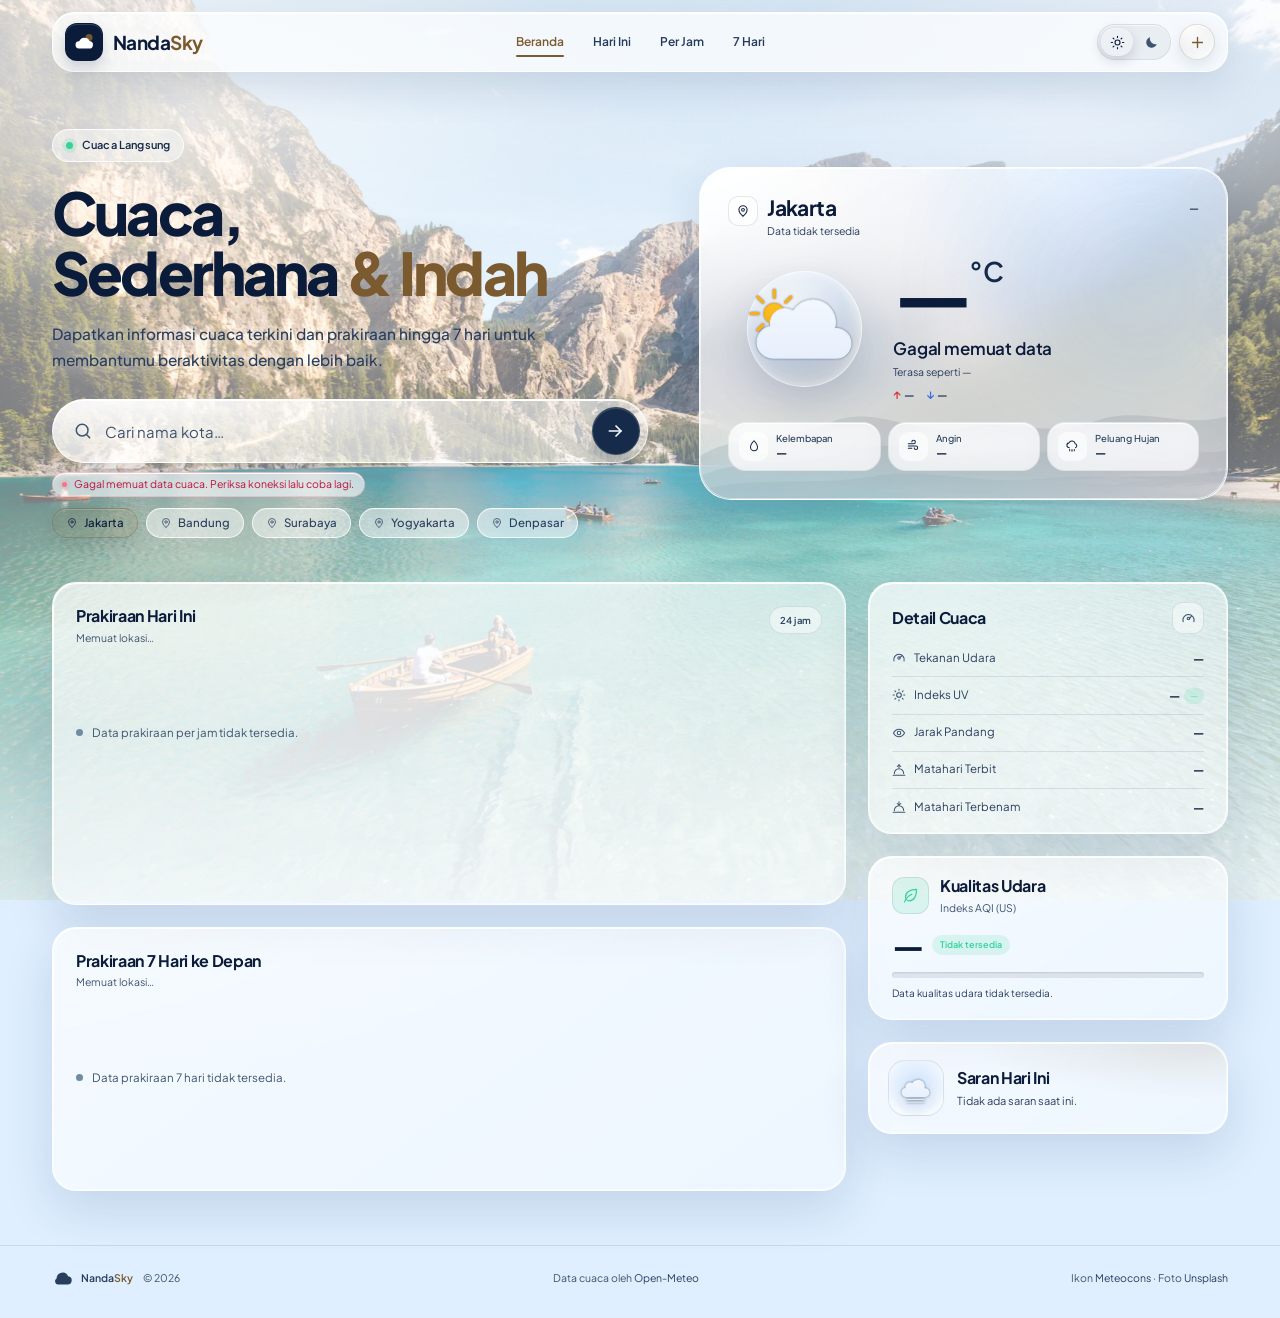
==== commit 3b367de3: "Rename brand to NandaSky" ====
--- a/index.html
+++ b/index.html
@@ -3,8 +3,8 @@
 <head>
   <meta charset="UTF-8">
   <meta name="viewport" content="width=device-width, initial-scale=1.0">
-  <title>WeatherNow — Cuaca, Sederhana &amp; Indah</title>
-  <meta name="description" content="Pantau cuaca terkini, prakiraan per jam, dan prakiraan 7 hari untuk kota mana pun bersama WeatherNow.">
+  <title>NandaSky — Cuaca, Sederhana &amp; Indah</title>
+  <meta name="description" content="Pantau cuaca terkini, prakiraan per jam, dan prakiraan 7 hari untuk kota mana pun bersama NandaSky.">
   <meta name="theme-color" content="#071226" id="theme-color">
   <link rel="icon" type="image/svg+xml" href="assets/icons/partly-cloudy-day.svg">
   <link rel="preconnect" href="https://fonts.googleapis.com">
@@ -41,14 +41,14 @@
   <header class="site-header" id="top">
     <div class="container">
       <div class="header__inner">
-        <a class="brand" href="#top" aria-label="WeatherNow — kembali ke atas">
+        <a class="brand" href="#top" aria-label="NandaSky — kembali ke atas">
           <span class="brand__mark" aria-hidden="true">
             <svg viewBox="0 0 48 48" fill="none">
               <circle class="brand__sun" cx="34" cy="15" r="7" opacity=".95"></circle>
               <path d="M14 37h20.4a7.6 7.6 0 0 0 .7-15.16A11.2 11.2 0 0 0 14.36 22.7 7.15 7.15 0 0 0 14 37Z" fill="currentColor"></path>
             </svg>
           </span>
-          <span class="brand__name">WeatherNow</span>
+          <span class="brand__name">Nanda<span class="brand-suffix">Sky</span></span>
         </a>
 
         <nav class="nav" id="primary-nav" aria-label="Navigasi utama">
@@ -310,7 +310,7 @@
     <div class="container footer__inner">
       <p class="footer__brand">
         <svg viewBox="0 0 24 24" fill="currentColor" aria-hidden="true"><path d="M7 19h10a4.5 4.5 0 0 0 .5-8.97A6.5 6.5 0 0 0 5 12.5 3.5 3.5 0 0 0 7 19Z"></path></svg>
-        WeatherNow <span class="footer__copy">© <span id="current-year">2026</span></span>
+        <span class="footer__name">Nanda<span class="brand-suffix">Sky</span></span> <span class="footer__copy">© <span id="current-year">2026</span></span>
       </p>
       <p>Data cuaca oleh <a href="https://open-meteo.com/" target="_blank" rel="noopener noreferrer">Open-Meteo</a></p>
       <p>Ikon <a href="https://meteocons.com/" target="_blank" rel="noopener noreferrer">Meteocons</a> · Foto <a href="https://unsplash.com/" target="_blank" rel="noopener noreferrer">Unsplash</a></p>
--- a/style.css
+++ b/style.css
@@ -1,5 +1,5 @@
 /* =========================================================
-   WeatherNow — liquid glass weather dashboard
+   NandaSky — liquid glass weather dashboard
    ========================================================= */
 
 *, *::before, *::after { box-sizing: border-box; }
@@ -429,6 +429,8 @@
 
 .brand__mark svg { width: 100%; height: 100%; }
 .brand__sun { fill: var(--accent); }
+
+.brand-suffix { color: var(--accent); }
 
 .nav {
   display: flex;
@@ -1645,6 +1647,7 @@
 }
 
 .footer__brand svg { width: 22px; height: 22px; }
+.footer__name { white-space: nowrap; }
 
 .footer__copy {
   margin-left: 3px;
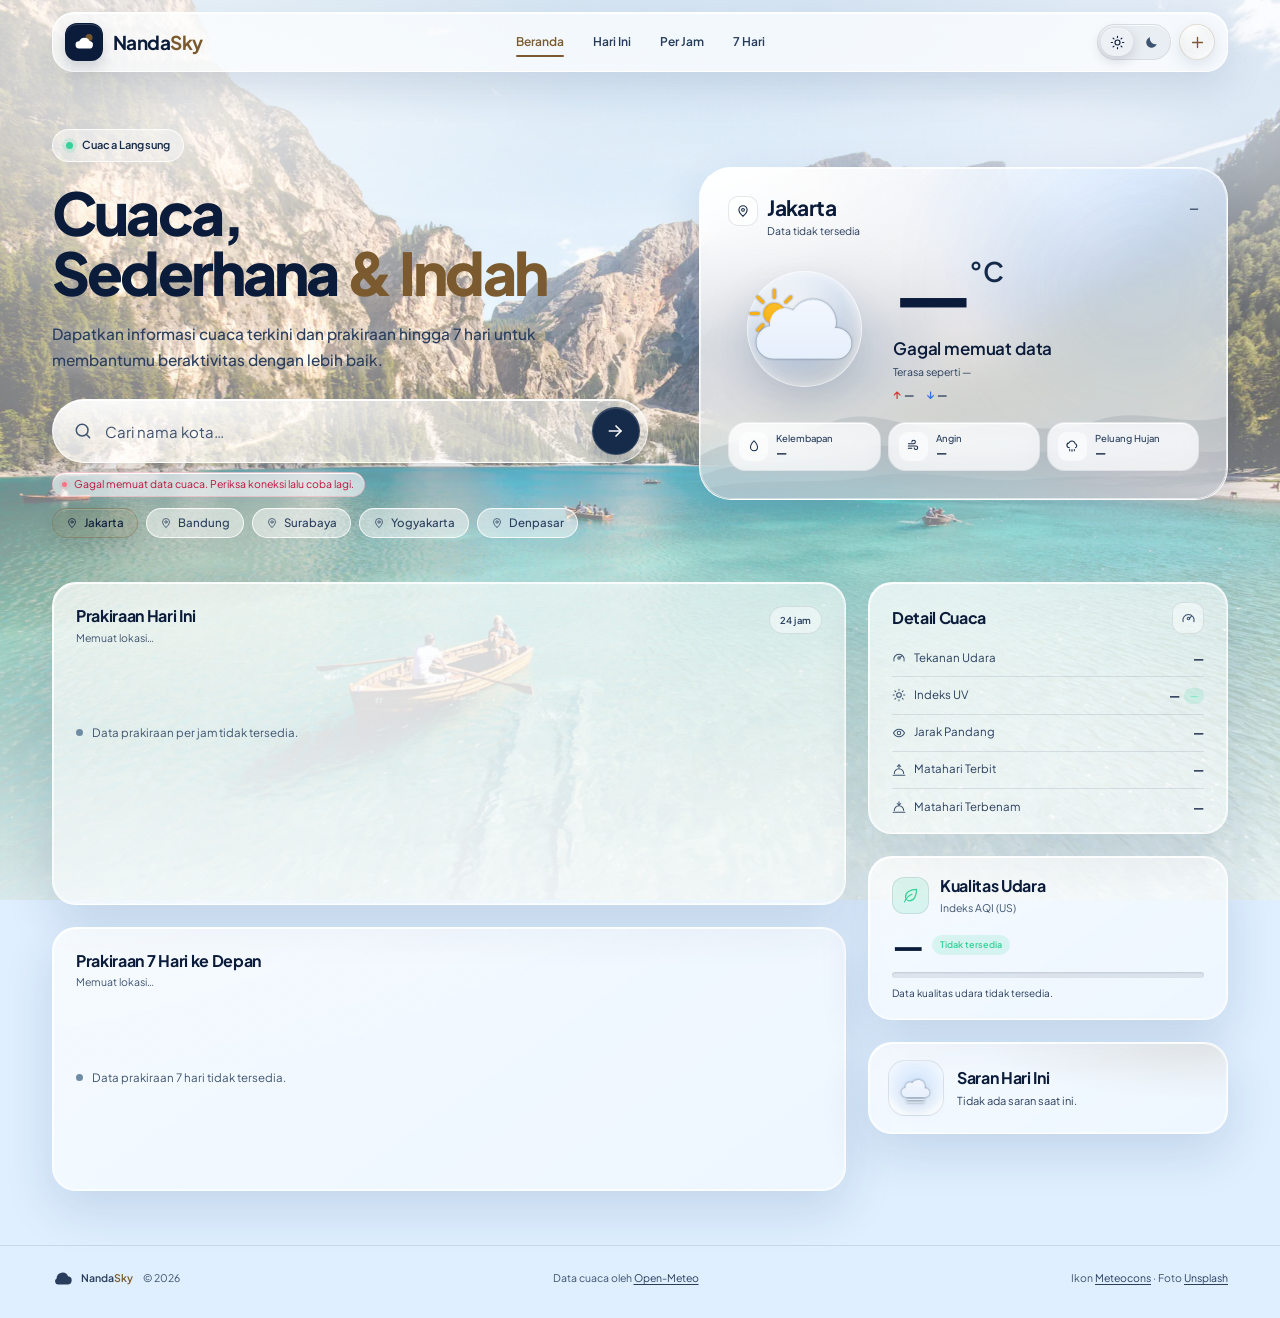
==== commit 11ffb1c4: "Improve initial load and mobile performance" ====
--- a/index.html
+++ b/index.html
@@ -7,9 +7,10 @@
   <meta name="description" content="Pantau cuaca terkini, prakiraan per jam, dan prakiraan 7 hari untuk kota mana pun bersama NandaSky.">
   <meta name="theme-color" content="#071226" id="theme-color">
   <link rel="icon" type="image/svg+xml" href="assets/icons/partly-cloudy-day.svg">
-  <link rel="preconnect" href="https://fonts.googleapis.com">
-  <link rel="preconnect" href="https://fonts.gstatic.com" crossorigin>
-  <link href="https://fonts.googleapis.com/css2?family=Plus+Jakarta+Sans:wght@400;500;600;700;800&display=swap" rel="stylesheet">
+  <link rel="preload" href="assets/fonts/plus-jakarta-sans-latin.woff2" as="font" type="font/woff2" crossorigin>
+  <link rel="preconnect" href="https://geocoding-api.open-meteo.com">
+  <link rel="preconnect" href="https://api.open-meteo.com">
+  <link rel="preconnect" href="https://air-quality-api.open-meteo.com">
   <link rel="stylesheet" href="style.css">
   <script>
     (function () {
--- a/style.css
+++ b/style.css
@@ -1,6 +1,24 @@
 /* =========================================================
    NandaSky — liquid glass weather dashboard
    ========================================================= */
+
+@font-face {
+  font-family: "Plus Jakarta Sans";
+  font-style: normal;
+  font-weight: 400 800;
+  font-display: swap;
+  src: url("assets/fonts/plus-jakarta-sans-latin.woff2") format("woff2");
+  unicode-range: U+0000-00FF, U+0131, U+0152-0153, U+02BB-02BC, U+02C6, U+02DA, U+02DC, U+0304, U+0308, U+0329, U+2000-206F, U+20AC, U+2122, U+2191, U+2193, U+2212, U+2215, U+FEFF, U+FFFD;
+}
+
+@font-face {
+  font-family: "Plus Jakarta Sans";
+  font-style: normal;
+  font-weight: 400 800;
+  font-display: swap;
+  src: url("assets/fonts/plus-jakarta-sans-latin-ext.woff2") format("woff2");
+  unicode-range: U+0100-02BA, U+02BD-02C5, U+02C7-02CC, U+02CE-02D7, U+02DD-02FF, U+0304, U+0308, U+0329, U+1D00-1DBF, U+1E00-1E9F, U+1EF2-1EFF, U+2020, U+20A0-20AB, U+20AD-20C4, U+2113, U+2C60-2C7F, U+A720-A7FF;
+}
 
 *, *::before, *::after { box-sizing: border-box; }
 * { margin: 0; }
@@ -221,6 +239,18 @@
 [data-theme="light"] .ambient__photo--day {
   opacity: 1;
   transform: scale(1.02);
+}
+
+/* Keep the inactive theme photo out of the first paint. After it has been
+   preloaded, script.js adds .ambient-ready so the usual crossfade still works. */
+html[data-theme="dark"]:not(.ambient-ready) .ambient__photo--day,
+html[data-theme="light"]:not(.ambient-ready) .ambient__photo--night {
+  display: none;
+}
+
+@media (max-width: 900px) {
+  .ambient__photo--day { background-image: url("assets/bg-day-1280.webp"); }
+  .ambient__photo--night { background-image: url("assets/bg-night-1280.webp"); }
 }
 
 .ambient__scrim {
@@ -1657,13 +1687,14 @@
 
 .footer__inner a {
   color: var(--muted);
-  border-bottom: 1px solid transparent;
-  transition: color 0.2s var(--ease), border-color 0.2s var(--ease);
+  text-decoration: underline;
+  text-decoration-thickness: 1px;
+  text-underline-offset: 2px;
+  transition: color 0.2s var(--ease);
 }
 
 .footer__inner a:hover {
   color: var(--text);
-  border-bottom-color: var(--border-strong);
 }
 
 .noscript {
@@ -1949,3 +1980,51 @@
 
   .chart-line { stroke-dashoffset: 0; animation: none; }
 }
+
+/* =========================================================
+   Mobile render performance
+   ========================================================= */
+
+/*
+ * Mobile GPUs can evict the blurred backdrop tiles of glass surfaces while
+ * scrolling, which makes parts of a card appear blank until it is redrawn.
+ * Keep the same translucent look with layered gradients and a solid tint,
+ * but avoid per-frame backdrop blur on phones.
+ */
+@media (max-width: 900px), (hover: none) and (pointer: coarse) {
+  .glass-card,
+  .search,
+  .search-status,
+  .chip,
+  .live-badge,
+  .stat,
+  .header-add {
+    -webkit-backdrop-filter: none;
+    backdrop-filter: none;
+  }
+
+  .glass-card::before { display: none; }
+  .ambient__photo { will-change: auto; }
+
+  .glass-card,
+  .search-status,
+  .chip,
+  .live-badge {
+    background-color: rgba(6, 17, 36, 0.62);
+  }
+
+  .search { background-color: rgba(6, 17, 36, 0.70); }
+
+  .stat { background-color: rgba(5, 12, 28, 0.52); }
+
+  [data-theme="light"] .glass-card,
+  [data-theme="light"] .search-status,
+  [data-theme="light"] .chip,
+  [data-theme="light"] .live-badge {
+    background-color: rgba(255, 255, 255, 0.48);
+  }
+
+  [data-theme="light"] .search { background-color: rgba(255, 255, 255, 0.62); }
+
+  [data-theme="light"] .stat { background-color: rgba(255, 255, 255, 0.68); }
+}
